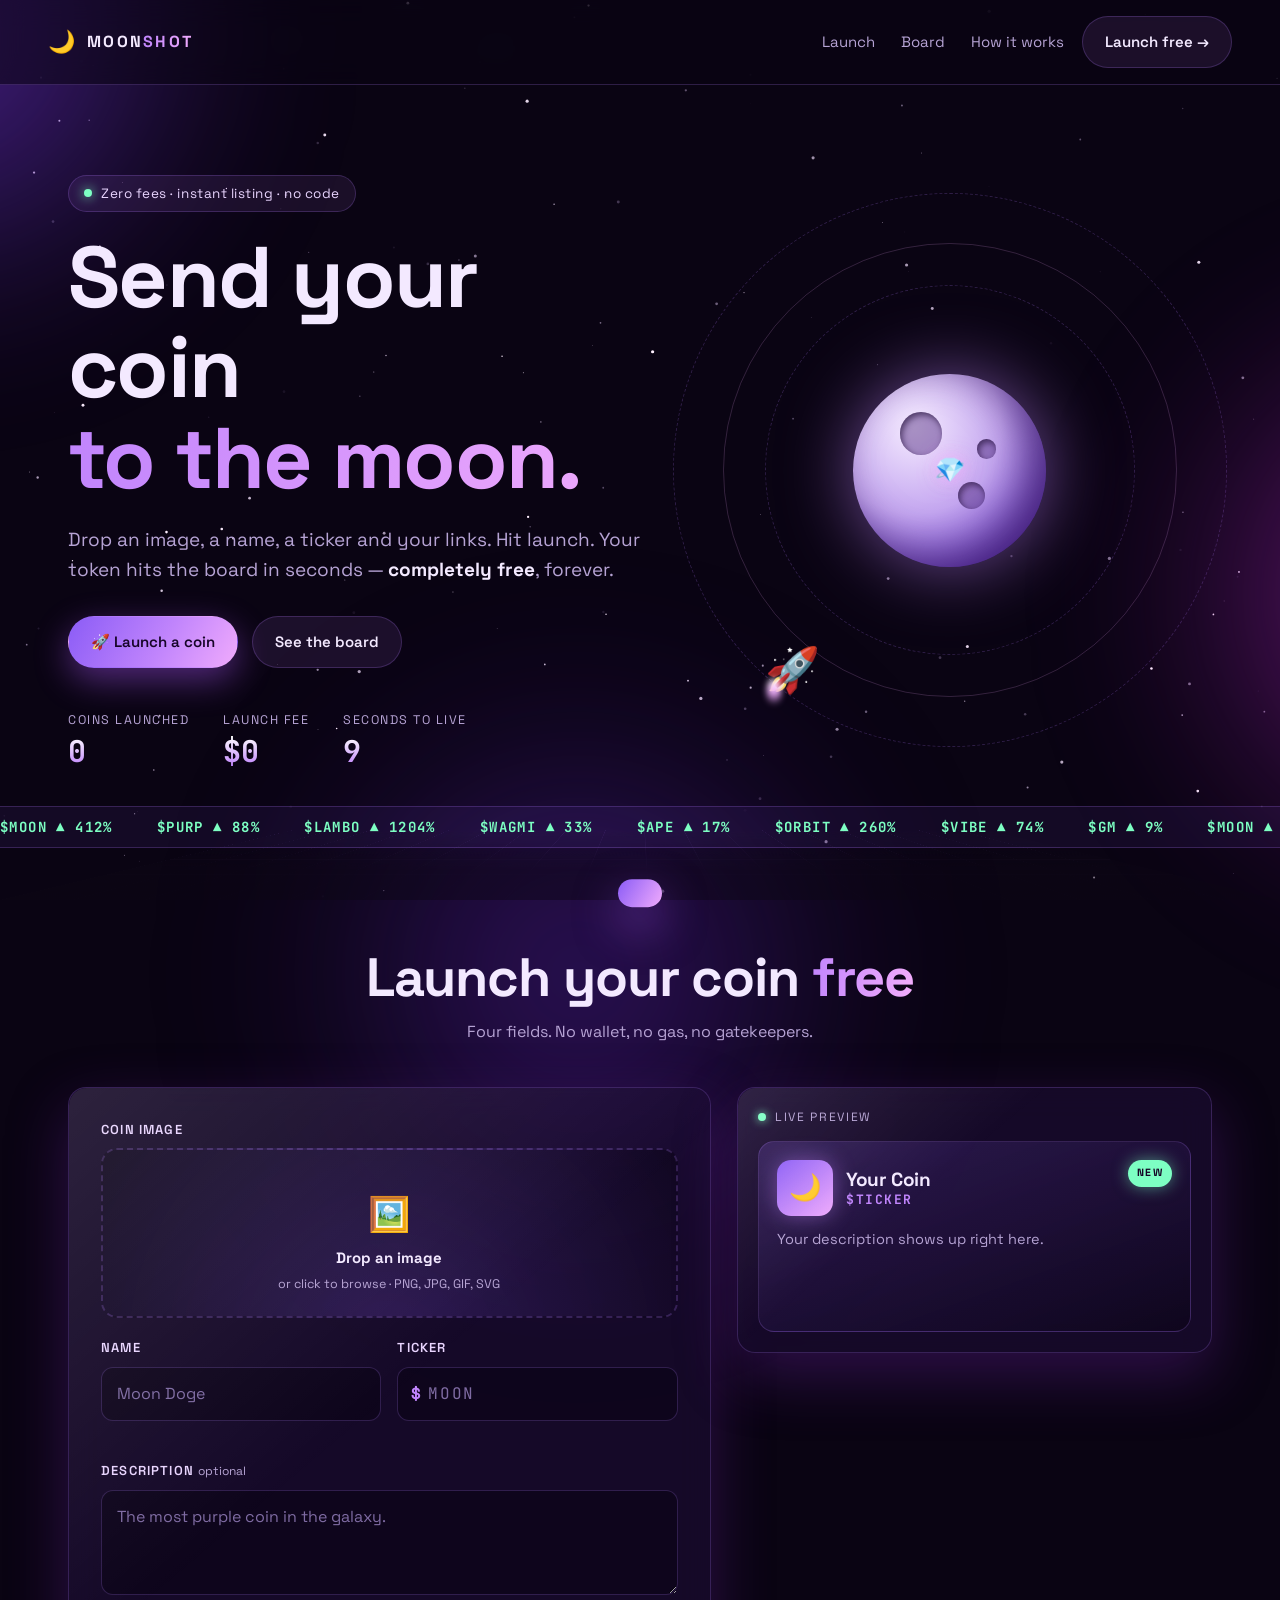
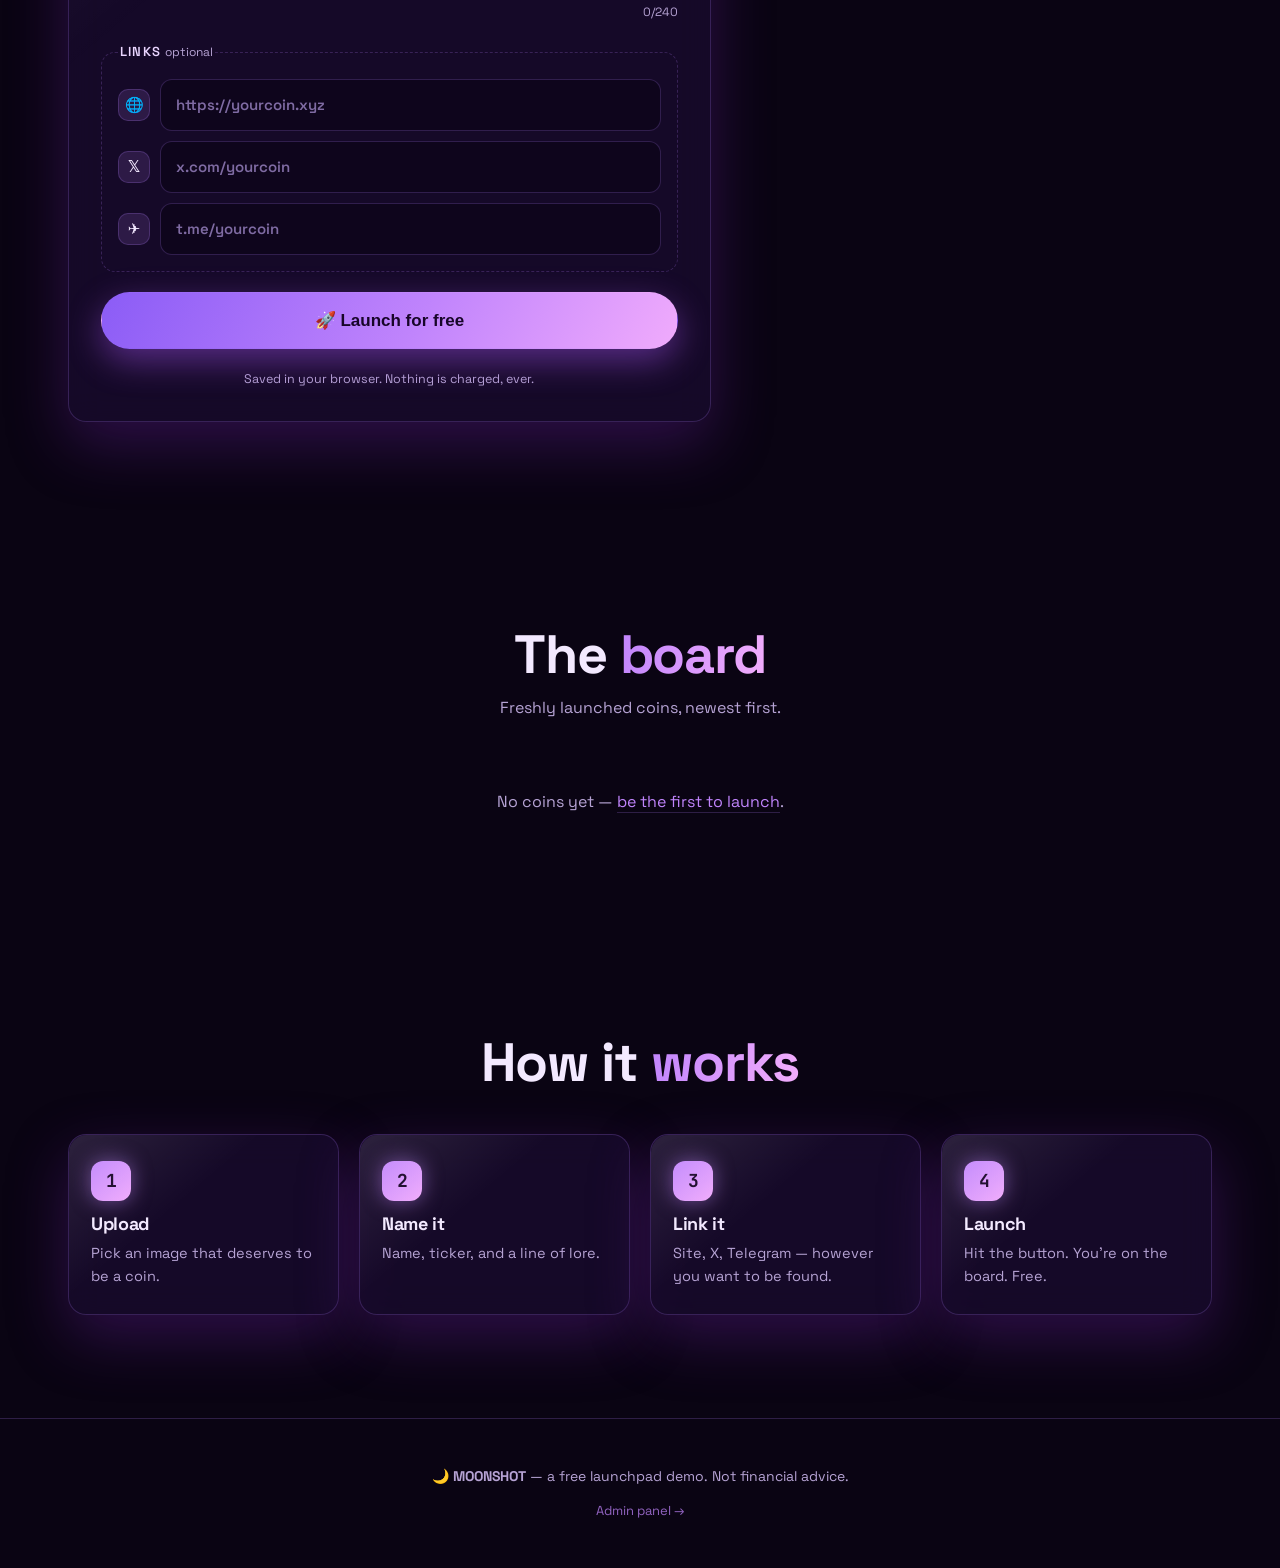
==== index.html @ 54992f05 "Add Discord webhook relay for coin submissions Posts a coin's name, ticker, image and links into a D" ====
<!doctype html>
<html lang="en">
<head>
<meta charset="utf-8" />
<meta name="viewport" content="width=device-width, initial-scale=1" />
<title>Moonshot — Free Launchpad</title>
<meta name="description" content="Launch your coin to the moon. Free, instant, purple." />
<link rel="preconnect" href="https://fonts.googleapis.com" />
<link rel="preconnect" href="https://fonts.gstatic.com" crossorigin />
<link href="https://fonts.googleapis.com/css2?family=Space+Grotesk:wght@400;600;700&family=JetBrains+Mono:wght@400;700&display=swap" rel="stylesheet" />
<link rel="stylesheet" href="styles.css" />
</head>
<body>
<canvas id="stars" aria-hidden="true"></canvas>
<div class="aurora" aria-hidden="true"><span></span><span></span><span></span></div>
<div class="grid-floor" aria-hidden="true"></div>

<header class="nav">
  <a class="brand" href="#top">
    <span class="brand-mark" aria-hidden="true">🌙</span>
    <span class="brand-text">MOON<b>SHOT</b></span>
  </a>
  <nav class="nav-links">
    <a href="#launch">Launch</a>
    <a href="#board">Board</a>
    <a href="#how">How it works</a>
  </nav>
  <a class="btn btn-ghost pulse" href="#launch">Launch free →</a>
</header>

<main id="top">
  <section class="hero">
    <div class="hero-copy">
      <p class="eyebrow reveal"><span class="dot"></span> Zero fees · instant listing · no code</p>
      <h1 class="reveal" style="--d:.05s">
        <span class="line"><span>Send your coin</span></span>
        <span class="line"><span class="grad">to the moon.</span></span>
      </h1>
      <p class="lede reveal" style="--d:.15s">
        Drop an image, a name, a ticker and your links. Hit launch. Your token
        hits the board in seconds — <b>completely free</b>, forever.
      </p>
      <div class="hero-cta reveal" style="--d:.25s">
        <a class="btn btn-primary shine" href="#launch">🚀 Launch a coin</a>
        <a class="btn btn-ghost" href="#board">See the board</a>
      </div>
      <dl class="stats reveal" style="--d:.35s">
        <div><dt>Coins launched</dt><dd class="count" id="stat-launched" data-to="0">0</dd></div>
        <div><dt>Launch fee</dt><dd class="count" data-to="0" data-prefix="$">$0</dd></div>
        <div><dt>Seconds to live</dt><dd class="count" data-to="9">0</dd></div>
      </dl>
    </div>

    <div class="hero-art" aria-hidden="true">
      <div class="orbit">
        <div class="moon"><span class="crater c1"></span><span class="crater c2"></span><span class="crater c3"></span></div>
        <div class="ring r1"></div><div class="ring r2"></div><div class="ring r3"></div>
        <div class="sat s1">🪐</div><div class="sat s2">✦</div><div class="sat s3">💎</div>
        <div class="rocket">🚀<span class="flame"></span></div>
      </div>
    </div>
  </section>

  <section id="marquee" class="marquee" aria-label="Trending tickers">
    <div class="marquee-track">
      <span>$MOON ▲ 412%</span><span>$PURP ▲ 88%</span><span>$LAMBO ▲ 1204%</span>
      <span>$WAGMI ▲ 33%</span><span>$APE ▲ 17%</span><span>$ORBIT ▲ 260%</span>
      <span>$VIBE ▲ 74%</span><span>$GM ▲ 9%</span>
      <span>$MOON ▲ 412%</span><span>$PURP ▲ 88%</span><span>$LAMBO ▲ 1204%</span>
      <span>$WAGMI ▲ 33%</span><span>$APE ▲ 17%</span><span>$ORBIT ▲ 260%</span>
      <span>$VIBE ▲ 74%</span><span>$GM ▲ 9%</span>
    </div>
  </section>

  <section id="launch" class="launch">
    <div class="section-head reveal">
      <h2>Launch your coin <span class="grad">free</span></h2>
      <p>Four fields. No wallet, no gas, no gatekeepers.</p>
    </div>

    <div class="launch-grid">
      <form class="card form reveal" id="launch-form" novalidate>
        <div class="field">
          <label for="image">Coin image</label>
          <div class="drop" id="drop" tabindex="0" role="button" aria-label="Choose or drop an image">
            <input type="file" id="image" accept="image/*" hidden />
            <img id="preview" alt="" hidden />
            <div class="drop-empty">
              <span class="drop-icon">🖼️</span>
              <b>Drop an image</b>
              <small>or click to browse · PNG, JPG, GIF, SVG</small>
            </div>
          </div>
        </div>

        <div class="row">
          <div class="field">
            <label for="name">Name</label>
            <input id="name" type="text" placeholder="Moon Doge" maxlength="32" required />
            <small class="hint" data-for="name"></small>
          </div>
          <div class="field">
            <label for="ticker">Ticker</label>
            <div class="ticker-wrap">
              <span class="prefix">$</span>
              <input id="ticker" type="text" placeholder="MOON" maxlength="10" required />
            </div>
            <small class="hint" data-for="ticker"></small>
          </div>
        </div>

        <div class="field">
          <label for="desc">Description <span class="opt">optional</span></label>
          <textarea id="desc" rows="3" maxlength="240" placeholder="The most purple coin in the galaxy."></textarea>
          <small class="counter"><span id="desc-count">0</span>/240</small>
        </div>

        <fieldset class="field links">
          <legend>Links <span class="opt">optional</span></legend>
          <label class="ln"><span aria-hidden="true">🌐</span><input id="link-site" type="url" placeholder="https://yourcoin.xyz" /></label>
          <label class="ln"><span aria-hidden="true">𝕏</span><input id="link-x" type="text" placeholder="x.com/yourcoin" /></label>
          <label class="ln"><span aria-hidden="true">✈️</span><input id="link-tg" type="text" placeholder="t.me/yourcoin" /></label>
        </fieldset>

        <button class="btn btn-primary btn-launch shine" type="submit">
          <span class="btn-label">🚀 Launch for free</span>
        </button>
        <p class="fineprint">Saved in your browser. Nothing is charged, ever.</p>
      </form>

      <aside class="card preview-card reveal" style="--d:.1s" aria-live="polite">
        <div class="preview-head"><span class="led"></span> Live preview</div>
        <article class="coin tilt" id="live-coin">
          <div class="coin-top">
            <div class="coin-img" id="pv-img"><span>🌙</span></div>
            <div>
              <h3 id="pv-name">Your Coin</h3>
              <p class="tick" id="pv-ticker">$TICKER</p>
            </div>
            <span class="badge">NEW</span>
          </div>
          <p class="coin-desc" id="pv-desc">Your description shows up right here.</p>
          <div class="coin-links" id="pv-links"></div>
          <div class="spark" aria-hidden="true"><i></i><i></i><i></i><i></i><i></i><i></i><i></i><i></i><i></i><i></i><i></i><i></i></div>
        </article>
      </aside>
    </div>
  </section>

  <section id="board" class="board">
    <div class="section-head reveal">
      <h2>The <span class="grad">board</span></h2>
      <p>Freshly launched coins, newest first.</p>
    </div>
    <div class="coin-grid" id="coin-grid"></div>
    <p class="empty" id="empty-state">No coins yet — <a href="#launch">be the first to launch</a>.</p>
  </section>

  <section id="how" class="how">
    <div class="section-head reveal"><h2>How it <span class="grad">works</span></h2></div>
    <ol class="steps">
      <li class="card step reveal"><span class="num">1</span><h3>Upload</h3><p>Pick an image that deserves to be a coin.</p></li>
      <li class="card step reveal" style="--d:.1s"><span class="num">2</span><h3>Name it</h3><p>Name, ticker, and a line of lore.</p></li>
      <li class="card step reveal" style="--d:.2s"><span class="num">3</span><h3>Link it</h3><p>Site, X, Telegram — however you want to be found.</p></li>
      <li class="card step reveal" style="--d:.3s"><span class="num">4</span><h3>Launch</h3><p>Hit the button. You're on the board. Free.</p></li>
    </ol>
  </section>
</main>

<footer class="footer">
  <p>🌙 <b>MOONSHOT</b> — a free launchpad demo. Not financial advice.</p>
  <p class="admin-link"><a href="admin.html">Admin panel →</a></p>
</footer>

<div class="toast" id="toast" role="status" aria-live="polite"></div>
<canvas id="confetti" aria-hidden="true"></canvas>

<script src="store.js"></script>
<script src="discord.js"></script>
<script src="app.js"></script>
</body>
</html>
---- styles.css ----
/* ── MOONSHOT · purple launchpad ─────────────────────────────── */
:root{
  --bg:#0a0413; --bg2:#12071f; --panel:rgba(30,14,54,.62);
  --line:rgba(178,124,255,.22);
  --p1:#c084fc; --p2:#8b5cf6; --p3:#6d28d9; --p4:#e9d5ff;
  --accent:#f0abfc; --mint:#7dffc3;
  --text:#f3e9ff; --muted:#b6a3d4;
  --r:18px; --shadow:0 22px 60px rgba(88,28,135,.45);
  --ease:cubic-bezier(.22,1,.36,1);
}
*{box-sizing:border-box}
html{scroll-behavior:smooth; overflow-x:clip}
body{
  margin:0; background:var(--bg); color:var(--text);
  font:400 16px/1.6 "Space Grotesk",system-ui,sans-serif;
  overflow-x:clip; -webkit-font-smoothing:antialiased;
}
h1,h2,h3{line-height:1.05; margin:0; letter-spacing:-.02em}
a{color:inherit; text-decoration:none}
img{max-width:100%; display:block}

/* ── background layers ─────────────────────────────────────── */
#stars{position:fixed; inset:0; z-index:-3; width:100%; height:100%}
.aurora{position:fixed; inset:-20%; z-index:-2; filter:blur(90px); opacity:.65; pointer-events:none}
.aurora span{position:absolute; width:52vw; height:52vw; border-radius:50%; mix-blend-mode:screen}
.aurora span:nth-child(1){background:radial-gradient(circle,#7c3aed,transparent 65%); top:-10%; left:-8%; animation:drift 22s var(--ease) infinite alternate}
.aurora span:nth-child(2){background:radial-gradient(circle,#c026d3,transparent 65%); top:35%; right:-14%; animation:drift 28s var(--ease) infinite alternate-reverse}
.aurora span:nth-child(3){background:radial-gradient(circle,#4c1d95,transparent 65%); bottom:-18%; left:28%; animation:drift 34s var(--ease) infinite alternate}
@keyframes drift{from{transform:translate3d(0,0,0) scale(1)}to{transform:translate3d(6vw,-7vh,0) scale(1.25)}}
.grid-floor{
  position:fixed; inset:auto 0 0 0; height:42vh; z-index:-2; pointer-events:none;
  background:
    linear-gradient(transparent,rgba(10,4,19,.96) 72%),
    repeating-linear-gradient(to right,var(--line) 0 1px,transparent 1px 72px),
    repeating-linear-gradient(to bottom,var(--line) 0 1px,transparent 1px 72px);
  transform:perspective(420px) rotateX(70deg); transform-origin:bottom;
  animation:floor 6s linear infinite; opacity:.5;
}
@keyframes floor{to{background-position:0 0,0 0,0 72px}}

/* ── nav ───────────────────────────────────────────────────── */
.nav{
  position:sticky; top:0; z-index:50; display:flex; align-items:center; gap:18px;
  padding:16px clamp(16px,4vw,48px);
  background:rgba(10,4,19,.55); backdrop-filter:blur(14px);
  border-bottom:1px solid var(--line);
  animation:dropIn .7s var(--ease) both;
}
@keyframes dropIn{from{opacity:0; transform:translateY(-100%)}}
.brand{display:flex; align-items:center; gap:10px; font-weight:700; letter-spacing:.14em; margin-right:auto}
.brand-mark{font-size:22px; display:inline-block; animation:bob 4s var(--ease) infinite}
.brand-text b{background:linear-gradient(90deg,var(--p1),var(--accent)); -webkit-background-clip:text; background-clip:text; color:transparent}
@keyframes bob{50%{transform:translateY(-6px) rotate(-12deg)}}
.nav-links{display:flex; gap:26px; font-size:15px; color:var(--muted)}
.nav-links a{position:relative; transition:color .25s}
.nav-links a::after{content:""; position:absolute; left:0; bottom:-6px; height:2px; width:0; background:linear-gradient(90deg,var(--p1),var(--accent)); transition:width .3s var(--ease)}
.nav-links a:hover{color:var(--text)} .nav-links a:hover::after{width:100%}

/* ── buttons ───────────────────────────────────────────────── */
.btn{
  display:inline-flex; align-items:center; justify-content:center; gap:8px;
  padding:13px 22px; border-radius:999px; border:1px solid transparent;
  font-weight:600; font-size:15px; cursor:pointer; position:relative; overflow:hidden;
  transition:transform .25s var(--ease), box-shadow .25s, background .25s, border-color .25s;
}
.btn:active{transform:scale(.96)}
.btn-primary{background:linear-gradient(120deg,var(--p2),var(--p1) 55%,var(--accent)); color:#170528; box-shadow:0 12px 34px rgba(168,85,247,.45)}
.btn-primary:hover{transform:translateY(-3px) scale(1.03); box-shadow:0 20px 48px rgba(240,171,252,.5)}
.btn-ghost{background:rgba(192,132,252,.1); border-color:var(--line); color:var(--text)}
.btn-ghost:hover{background:rgba(192,132,252,.2); transform:translateY(-3px)}
.shine::before{
  content:""; position:absolute; top:0; left:-120%; width:60%; height:100%;
  background:linear-gradient(100deg,transparent,rgba(255,255,255,.55),transparent);
  animation:shine 3.2s var(--ease) infinite;
}
@keyframes shine{0%{left:-120%}55%,100%{left:160%}}
.pulse{animation:pulse 2.6s ease-in-out infinite}
@keyframes pulse{50%{box-shadow:0 0 0 12px rgba(192,132,252,0)} 0%,100%{box-shadow:0 0 0 0 rgba(192,132,252,.35)}}

/* ── reveal on scroll ──────────────────────────────────────── */
.reveal{opacity:0; transform:translateY(34px); transition:opacity .8s var(--ease) var(--d,0s), transform .8s var(--ease) var(--d,0s)}
.reveal.in{opacity:1; transform:none}
@media (prefers-reduced-motion:reduce){
  *,*::before,*::after{animation-duration:.001s!important; animation-iteration-count:1!important; transition-duration:.001s!important}
  .reveal{opacity:1; transform:none}
}

/* ── hero ──────────────────────────────────────────────────── */
.hero{
  display:grid; grid-template-columns:1.05fr .95fr; gap:40px; align-items:center;
  padding:clamp(40px,7vw,96px) clamp(16px,4vw,48px) 40px; max-width:1240px; margin:auto;
}
.eyebrow{display:inline-flex; align-items:center; gap:9px; margin:0 0 20px;
  padding:7px 15px; border-radius:999px; border:1px solid var(--line);
  background:rgba(192,132,252,.09); color:var(--p4); font-size:13.5px; letter-spacing:.04em}
.dot{width:8px; height:8px; border-radius:50%; background:var(--mint); box-shadow:0 0 12px var(--mint); animation:blink 1.6s infinite}
@keyframes blink{50%{opacity:.25}}
h1{font-size:clamp(42px,7.2vw,86px); font-weight:700}
.line{display:block; overflow:hidden}
.line>span{display:block; animation:riseIn 1s var(--ease) both}
.line:nth-child(2)>span{animation-delay:.12s}
@keyframes riseIn{from{transform:translateY(105%)}}
.grad{
  background:linear-gradient(100deg,var(--p1),var(--accent),#a5b4fc,var(--p1));
  background-size:300% 100%; -webkit-background-clip:text; background-clip:text; color:transparent;
  animation:flow 7s linear infinite;
}
@keyframes flow{to{background-position:300% 0}}
.lede{color:var(--muted); font-size:clamp(16px,1.6vw,19px); max-width:52ch; margin:22px 0 30px}
.lede b{color:var(--text)}
.hero-cta{display:flex; gap:14px; flex-wrap:wrap}
.stats{display:flex; gap:34px; margin:42px 0 0; flex-wrap:wrap}
.stats dt{font-size:12.5px; letter-spacing:.12em; text-transform:uppercase; color:var(--muted)}
.stats dd{margin:6px 0 0; font:700 30px/1 "JetBrains Mono",monospace;
  background:linear-gradient(180deg,#fff,var(--p1)); -webkit-background-clip:text; background-clip:text; color:transparent}

/* hero art */
.hero-art{display:grid; place-items:center; min-height:420px}
.orbit{position:relative; width:min(420px,78vw); aspect-ratio:1; display:grid; place-items:center}
.moon{
  width:46%; aspect-ratio:1; border-radius:50%; position:relative;
  background:radial-gradient(circle at 32% 28%,#f5ebff,#c4a6f0 45%,#7c4fd6 78%,#3b1a6b);
  box-shadow:0 0 70px rgba(192,132,252,.55), inset -18px -12px 40px rgba(38,10,70,.6);
  animation:spin 44s linear infinite, glow 5s ease-in-out infinite;
}
@keyframes glow{50%{box-shadow:0 0 120px rgba(240,171,252,.7), inset -18px -12px 40px rgba(38,10,70,.6)}}
.crater{position:absolute; border-radius:50%; background:rgba(74,35,122,.45); box-shadow:inset 2px 3px 6px rgba(20,4,40,.6)}
.c1{width:22%; height:22%; top:20%; left:24%} .c2{width:14%; height:14%; top:56%; left:54%} .c3{width:10%; height:10%; top:34%; left:64%}
.ring{position:absolute; inset:0; border-radius:50%; border:1px dashed var(--line)}
.r1{inset:6%; animation:spin 18s linear infinite}
.r2{inset:-4%; border-style:solid; border-color:rgba(240,171,252,.18); animation:spin 30s linear infinite reverse}
.r3{inset:-16%; animation:spin 46s linear infinite}
@keyframes spin{to{transform:rotate(360deg)}}
.sat{position:absolute; font-size:24px; filter:drop-shadow(0 0 10px rgba(240,171,252,.7))}
.s1{animation:orb1 14s linear infinite} .s2{animation:orb2 20s linear infinite} .s3{animation:orb3 26s linear infinite}
@keyframes orb1{from{transform:rotate(0) translateX(190px) rotate(0)}to{transform:rotate(360deg) translateX(190px) rotate(-360deg)}}
@keyframes orb2{from{transform:rotate(120deg) translateX(230px) rotate(-120deg)}to{transform:rotate(480deg) translateX(230px) rotate(-480deg)}}
@keyframes orb3{from{transform:rotate(240deg) translateX(160px) rotate(-240deg)}to{transform:rotate(600deg) translateX(160px) rotate(-600deg)}}
.rocket{position:absolute; bottom:-6%; left:6%; font-size:44px; animation:fly 7s var(--ease) infinite}
@keyframes fly{0%{transform:translate(0,0) rotate(0)}50%{transform:translate(120px,-150px) rotate(18deg)}100%{transform:translate(0,0) rotate(0)}}
.flame{position:absolute; left:2px; bottom:0; width:14px; height:26px; border-radius:50% 50% 60% 60%;
  background:linear-gradient(#fff,var(--accent),transparent); filter:blur(3px); animation:flame .18s infinite alternate}
@keyframes flame{to{transform:scaleY(1.5) translateY(4px); opacity:.6}}

/* ── marquee ───────────────────────────────────────────────── */
.marquee{overflow:hidden; border-block:1px solid var(--line); background:rgba(139,92,246,.08); padding:13px 0}
.marquee-track{display:flex; gap:44px; width:max-content; animation:slide 26s linear infinite; font:700 14px/1 "JetBrains Mono",monospace; color:var(--mint); letter-spacing:.1em}
.marquee:hover .marquee-track{animation-play-state:paused}
@keyframes slide{to{transform:translateX(-50%)}}

/* ── sections ──────────────────────────────────────────────── */
section{position:relative}
.launch,.board,.how{max-width:1240px; margin:auto; padding:clamp(56px,8vw,110px) clamp(16px,4vw,48px)}
.section-head{text-align:center; margin-bottom:42px}
.section-head h2{font-size:clamp(30px,4.6vw,54px)}
.section-head p{color:var(--muted); margin:12px 0 0}

.card{
  background:var(--panel); border:1px solid var(--line); border-radius:var(--r);
  backdrop-filter:blur(16px); box-shadow:var(--shadow); position:relative; overflow:hidden;
}
.card::after{content:""; position:absolute; inset:0; border-radius:inherit; pointer-events:none;
  background:linear-gradient(140deg,rgba(255,255,255,.1),transparent 40%)}

/* ── form ──────────────────────────────────────────────────── */
.launch-grid{display:grid; grid-template-columns:1.15fr .85fr; gap:26px; align-items:start}
.form{padding:clamp(20px,3vw,32px); display:grid; gap:20px}
.field{display:grid; gap:8px; min-width:0}
label,legend{font-size:13px; letter-spacing:.09em; text-transform:uppercase; color:var(--p4); font-weight:600}
.opt{text-transform:none; letter-spacing:0; color:var(--muted); font-weight:400; font-size:12px}
input[type=text],input[type=url],textarea{
  width:100%; padding:13px 15px; border-radius:12px; color:var(--text);
  background:rgba(12,5,24,.72); border:1px solid var(--line);
  font:inherit; transition:border-color .25s, box-shadow .25s, transform .25s var(--ease);
}
textarea{resize:vertical}
input:focus,textarea:focus{outline:none; border-color:var(--p1); box-shadow:0 0 0 4px rgba(192,132,252,.18); transform:translateY(-1px)}
input::placeholder,textarea::placeholder{color:#7f6ba3}
.row{display:grid; grid-template-columns:1fr 1fr; gap:16px}
.ticker-wrap{position:relative}
.ticker-wrap .prefix{position:absolute; left:14px; top:50%; transform:translateY(-50%); color:var(--p1); font-weight:700}
.ticker-wrap input{padding-left:30px; text-transform:uppercase; letter-spacing:.1em; font-family:"JetBrains Mono",monospace}
.counter{color:var(--muted); font-size:12px; justify-self:end}
.hint{color:#fca5a5; font-size:12.5px; min-height:1em}
.links{border:1px dashed var(--line); border-radius:14px; padding:16px; margin:0; display:grid; gap:10px}
.ln{display:flex; align-items:center; gap:10px; text-transform:none; letter-spacing:0; font-size:15px; color:var(--text)}
.ln>span{width:32px; height:32px; flex:none; display:grid; place-items:center; border-radius:10px; background:rgba(192,132,252,.14); border:1px solid var(--line); transition:transform .3s var(--ease)}
.ln:focus-within>span{transform:rotate(-10deg) scale(1.12)}
.btn-launch{width:100%; padding:17px; font-size:17px}
.btn-launch.loading .btn-label{opacity:0}
.btn-launch.loading::after{content:"launching…"; position:absolute; inset:0; display:grid; place-items:center; font-weight:700; letter-spacing:.14em; animation:blink 1s infinite}
.fineprint{margin:0; text-align:center; font-size:12.5px; color:var(--muted)}

/* ── coin card ─────────────────────────────────────────────── */
.preview-card{padding:20px; position:sticky; top:92px}
.preview-head{display:flex; align-items:center; gap:9px; font-size:12px; letter-spacing:.14em; text-transform:uppercase; color:var(--muted); margin-bottom:14px}
.led{width:8px; height:8px; border-radius:50%; background:var(--mint); box-shadow:0 0 10px var(--mint); animation:blink 1.4s infinite}
.coin{
  border:1px solid var(--line); border-radius:16px; padding:18px;
  background:linear-gradient(160deg,rgba(139,92,246,.2),rgba(12,5,24,.65));
  display:grid; gap:12px; transition:transform .3s var(--ease), box-shadow .3s;
}
.coin:hover{box-shadow:0 20px 50px rgba(168,85,247,.35)}
.coin-top{display:flex; align-items:center; gap:13px}
.coin-img{
  width:56px; height:56px; flex:none; border-radius:14px; overflow:hidden;
  display:grid; place-items:center; font-size:26px;
  background:linear-gradient(140deg,var(--p2),var(--accent)); box-shadow:0 0 22px rgba(192,132,252,.45);
  animation:bob 5s var(--ease) infinite;
}
.coin-img img{width:100%; height:100%; object-fit:cover}
.coin h3{font-size:19px} .tick{margin:3px 0 0; font:700 13px/1 "JetBrains Mono",monospace; color:var(--p1); letter-spacing:.12em}
.badge{margin-left:auto; align-self:flex-start; font-size:10.5px; font-weight:700; letter-spacing:.14em;
  padding:5px 9px; border-radius:999px; color:#150425; background:var(--mint); box-shadow:0 0 16px rgba(125,255,195,.5)}
.coin-desc{margin:0; color:var(--muted); font-size:14.5px; word-break:break-word}
.coin-links{display:flex; gap:8px; flex-wrap:wrap}
.coin-links a{
  font-size:13px; padding:7px 13px; border-radius:999px; color:var(--p4);
  border:1px solid var(--line); background:rgba(192,132,252,.1);
  transition:transform .25s var(--ease), background .25s;
}
.coin-links a:hover{transform:translateY(-3px) scale(1.05); background:rgba(192,132,252,.25)}
.spark{display:flex; align-items:flex-end; gap:4px; height:38px}
.spark i{flex:1; border-radius:3px 3px 0 0; background:linear-gradient(180deg,var(--accent),var(--p3)); animation:bars 1.6s ease-in-out infinite}
.spark i:nth-child(2n){animation-duration:2.1s} .spark i:nth-child(3n){animation-duration:1.3s}
.spark i:nth-child(n+1){animation-delay:calc(var(--i,0)*.08s)}
@keyframes bars{0%,100%{height:34%}50%{height:100%}}
.tilt{transform-style:preserve-3d; will-change:transform}

/* ── board ─────────────────────────────────────────────────── */
.coin-grid{display:grid; grid-template-columns:repeat(auto-fill,minmax(270px,1fr)); gap:20px}
.coin-grid .coin{animation:pop .6s var(--ease) both}
@keyframes pop{from{opacity:0; transform:translateY(26px) scale(.94)}}
.coin .del{position:absolute; top:10px; right:10px; width:26px; height:26px; border-radius:50%;
  border:1px solid var(--line); background:rgba(12,5,24,.7); color:var(--muted); cursor:pointer;
  opacity:0; transition:opacity .25s, transform .25s, color .25s; line-height:1}
.coin{position:relative}
.coin:hover .del{opacity:1} .coin .del:hover{color:#fca5a5; transform:rotate(90deg) scale(1.15)}
.empty{text-align:center; color:var(--muted); margin-top:26px}
.empty a{color:var(--p1); border-bottom:1px solid var(--line)}

/* ── steps ─────────────────────────────────────────────────── */
.steps{list-style:none; margin:0; padding:0; display:grid; grid-template-columns:repeat(auto-fit,minmax(215px,1fr)); gap:20px}
.step{padding:26px 22px; transition:transform .35s var(--ease)}
.step:hover{transform:translateY(-8px) rotate(-1deg)}
.num{display:grid; place-items:center; width:40px; height:40px; border-radius:12px; margin-bottom:14px;
  font:700 18px/1 "JetBrains Mono",monospace; color:#180527;
  background:linear-gradient(140deg,var(--p1),var(--accent)); box-shadow:0 0 20px rgba(192,132,252,.5)}
.step h3{font-size:18px; margin-bottom:8px} .step p{margin:0; color:var(--muted); font-size:14.5px}

/* ── footer / toast / confetti ─────────────────────────────── */
.footer{border-top:1px solid var(--line); padding:32px 20px 46px; text-align:center; color:var(--muted); font-size:14px}
.toast{
  position:fixed; left:50%; bottom:32px; z-index:99; transform:translate(-50%,140%);
  padding:14px 22px; border-radius:999px; font-weight:600;
  background:linear-gradient(120deg,var(--p2),var(--accent)); color:#180527;
  box-shadow:0 18px 44px rgba(168,85,247,.5); transition:transform .5s var(--ease); pointer-events:none;
}
.toast.show{transform:translate(-50%,0)}
#confetti{position:fixed; inset:0; z-index:98; pointer-events:none}

/* ── responsive ────────────────────────────────────────────── */
@media (max-width:980px){
  .hero{grid-template-columns:1fr; text-align:center}
  .hero-copy{order:2} .hero-art{order:1; min-height:320px}
  .eyebrow,.hero-cta,.stats{justify-content:center}
  .lede{margin-inline:auto}
  .launch-grid{grid-template-columns:1fr}
  .preview-card{position:static}
}
@media (max-width:620px){
  .nav-links{display:none}
  .orbit{width:min(420px,62vw)}
  .rocket{font-size:34px}
  .row{grid-template-columns:1fr}
  .stats{gap:22px} .stats dd{font-size:24px}
}

/* ── image dropzone ────────────────────────────────────────── */
.drop{
  position:relative; display:grid; place-items:center; gap:6px; text-align:center;
  min-height:170px; padding:18px; cursor:pointer; overflow:hidden;
  border:2px dashed var(--line); border-radius:16px;
  background:radial-gradient(circle at 50% 120%,rgba(139,92,246,.22),rgba(12,5,24,.6));
  transition:border-color .3s, transform .3s var(--ease), box-shadow .3s;
}
.drop:hover,.drop:focus-visible,.drop.over{
  border-color:var(--p1); outline:none; transform:translateY(-3px);
  box-shadow:0 0 0 4px rgba(192,132,252,.16), 0 18px 40px rgba(88,28,135,.45);
}
.drop.over{border-style:solid; animation:pulse 1.2s ease-in-out infinite}
.drop-empty{display:grid; gap:4px; justify-items:center; color:var(--muted); pointer-events:none}
.drop-empty b{color:var(--text); font-size:15px}
.drop-empty small{font-size:12.5px}
.drop-icon{font-size:34px; animation:bob 3.4s var(--ease) infinite}
.drop img{max-height:190px; width:auto; border-radius:12px; box-shadow:0 14px 34px rgba(24,6,48,.6);
  animation:pop .5s var(--ease) both}
.drop.has-img{min-height:0; border-style:solid}

/* ── badges (shared) ───────────────────────────────────────── */
.badge.is-pending{background:linear-gradient(120deg,#fbbf24,#fcd34d); color:#2a1605; box-shadow:0 0 16px rgba(251,191,36,.45)}
.badge.is-live{background:var(--mint); color:#062a1b; box-shadow:0 0 16px rgba(125,255,195,.5)}
.admin-link{margin:10px 0 0; font-size:13px}
.admin-link a{color:var(--p1); opacity:.75; transition:opacity .25s}
.admin-link a:hover{opacity:1}

/* ── admin panel ───────────────────────────────────────────── */
.admin-body .grid-floor{display:none}
.admin-tag{
  font:700 11px/1 "JetBrains Mono",monospace; letter-spacing:.18em; padding:7px 11px; border-radius:999px;
  color:#180527; background:linear-gradient(120deg,var(--p1),var(--accent)); box-shadow:0 0 18px rgba(192,132,252,.45);
}
.admin{max-width:1100px; margin:auto; padding:clamp(34px,6vw,70px) clamp(16px,4vw,48px) 90px}
.admin .section-head{margin-bottom:30px}

.admin-stats{display:grid; grid-template-columns:repeat(3,1fr); gap:16px; margin-bottom:22px}
.stat-tile{padding:20px; display:grid; gap:4px; justify-items:center; text-align:center; transition:transform .3s var(--ease)}
.stat-tile:hover{transform:translateY(-4px)}
.stat-n{font:700 34px/1 "JetBrains Mono",monospace;
  background:linear-gradient(180deg,#fff,var(--p1)); -webkit-background-clip:text; background-clip:text; color:transparent}
.stat-tile.pending .stat-n{background:linear-gradient(180deg,#fff,#fbbf24); -webkit-background-clip:text; background-clip:text}
.stat-tile.live .stat-n{background:linear-gradient(180deg,#fff,var(--mint)); -webkit-background-clip:text; background-clip:text}
.stat-l{font-size:12px; letter-spacing:.12em; text-transform:uppercase; color:var(--muted)}

.toolbar{display:flex; flex-wrap:wrap; gap:12px; align-items:center; padding:14px 16px; margin-bottom:22px}
.search{display:flex; align-items:center; gap:9px; flex:1 1 230px; padding:9px 14px; border-radius:999px;
  background:rgba(12,5,24,.72); border:1px solid var(--line); transition:border-color .25s, box-shadow .25s}
.search:focus-within{border-color:var(--p1); box-shadow:0 0 0 4px rgba(192,132,252,.16)}
.search input{border:none; background:none; padding:0; width:100%; color:var(--text); font:inherit}
.search input:focus{outline:none; box-shadow:none; transform:none}
.filters{display:flex; gap:7px}
.chip{
  padding:9px 15px; border-radius:999px; cursor:pointer; font:600 13px/1 inherit; color:var(--muted);
  background:rgba(192,132,252,.08); border:1px solid var(--line);
  transition:transform .25s var(--ease), color .25s, background .25s, border-color .25s;
}
.chip:hover{transform:translateY(-2px); color:var(--text)}
.chip.is-on{color:#180527; background:linear-gradient(120deg,var(--p1),var(--accent)); border-color:transparent; box-shadow:0 0 18px rgba(192,132,252,.4)}
.tools{display:flex; gap:7px; flex-wrap:wrap; margin-left:auto}
.btn.sm{padding:9px 14px; font-size:13px}
.btn.danger{color:#fca5a5; border-color:rgba(252,165,165,.3)}
.btn.danger:hover{background:rgba(252,165,165,.14)}
.btn[disabled]{opacity:.4; pointer-events:none}

.admin-list{display:grid; gap:14px}
.acoin{padding:16px 18px; display:grid; gap:14px; animation:pop .5s var(--ease) both;
  transition:transform .3s var(--ease), box-shadow .3s}
.acoin:hover{transform:translateY(-3px); box-shadow:0 22px 52px rgba(88,28,135,.5)}
.acoin.is-live{border-color:rgba(125,255,195,.3)}
.acoin.is-live::before{content:""; position:absolute; left:0; top:0; bottom:0; width:3px;
  background:linear-gradient(180deg,var(--mint),transparent)}
.acoin-main{display:flex; gap:15px; align-items:flex-start}
.acoin-img{width:62px; height:62px; flex:none; border-radius:14px; overflow:hidden; display:grid; place-items:center;
  font-size:28px; background:linear-gradient(140deg,var(--p2),var(--accent)); box-shadow:0 0 20px rgba(192,132,252,.4)}
.acoin-img img{width:100%; height:100%; object-fit:cover}
.acoin-id{min-width:0; flex:1}
.acoin-id h3{font-size:18px; display:flex; align-items:baseline; gap:9px; flex-wrap:wrap}
.acoin-id .tick{font:700 13px/1 "JetBrains Mono",monospace; color:var(--p1); letter-spacing:.1em}
.meta{margin:5px 0 0; font-size:12.5px; color:var(--muted)}
.acoin-desc{margin:8px 0 0; font-size:14.5px; color:var(--text); word-break:break-word}
.dim{color:var(--muted); font-style:italic}
.acoin-links{display:flex; gap:7px; flex-wrap:wrap; margin-top:9px; font-size:13px}
.acoin-links a{padding:5px 11px; border-radius:999px; color:var(--p4);
  border:1px solid var(--line); background:rgba(192,132,252,.1); transition:transform .25s var(--ease), background .25s}
.acoin-links a:hover{transform:translateY(-2px); background:rgba(192,132,252,.24)}

.acoin-actions{display:flex; gap:9px; flex-wrap:wrap; align-items:center;
  padding-top:13px; border-top:1px dashed var(--line)}
.launch-url{display:flex; align-items:center; gap:8px; flex:1 1 240px; min-width:0;
  text-transform:none; letter-spacing:0; font-size:13px; color:var(--muted)}
.launch-url span{flex:none; font-size:11.5px; letter-spacing:.1em; text-transform:uppercase; color:var(--p4)}
.launch-url input{padding:9px 12px; font-size:13.5px; border-radius:10px}
.admin-note{margin-top:26px; max-width:70ch; margin-inline:auto; line-height:1.7}
.admin-note code{font-family:"JetBrains Mono",monospace; color:var(--p1)}

@media (max-width:760px){
  .admin-stats{grid-template-columns:1fr}
  .tools{margin-left:0; width:100%}
  .acoin-actions{flex-direction:column; align-items:stretch}
  .launch-url{flex-direction:column; align-items:stretch; gap:5px}
}

/* ── discord webhook settings ──────────────────────────────── */
.hook{padding:18px 20px; display:grid; gap:14px; margin-bottom:22px}
.hook-head h3{font-size:17px; display:flex; align-items:center; gap:10px; flex-wrap:wrap}
.hook-head p{margin:6px 0 0; color:var(--muted); font-size:14px}
.hook-state{
  font:700 10.5px/1 "JetBrains Mono",monospace; letter-spacing:.14em; text-transform:uppercase;
  padding:5px 10px; border-radius:999px; color:var(--muted);
  background:rgba(192,132,252,.1); border:1px solid var(--line);
}
.hook-state.is-on{color:#062a1b; background:var(--mint); border-color:transparent; box-shadow:0 0 14px rgba(125,255,195,.45)}
.hook-row{display:flex; gap:8px; flex-wrap:wrap; align-items:center}
.hook-row input{flex:1 1 280px; min-width:0; font-family:"JetBrains Mono",monospace; font-size:13px}
.hook-auto{display:flex; align-items:center; gap:10px; cursor:pointer;
  text-transform:none; letter-spacing:0; font-size:14px; color:var(--text); font-weight:400}
.hook-auto input{width:18px; height:18px; accent-color:var(--p1); cursor:pointer}
.hook-warn{margin:0; font-size:12.5px; color:var(--muted); line-height:1.65;
  padding:11px 13px; border-radius:12px; border:1px dashed rgba(251,191,36,.3); background:rgba(251,191,36,.06)}
@media (max-width:760px){ .hook-row input{flex-basis:100%} }
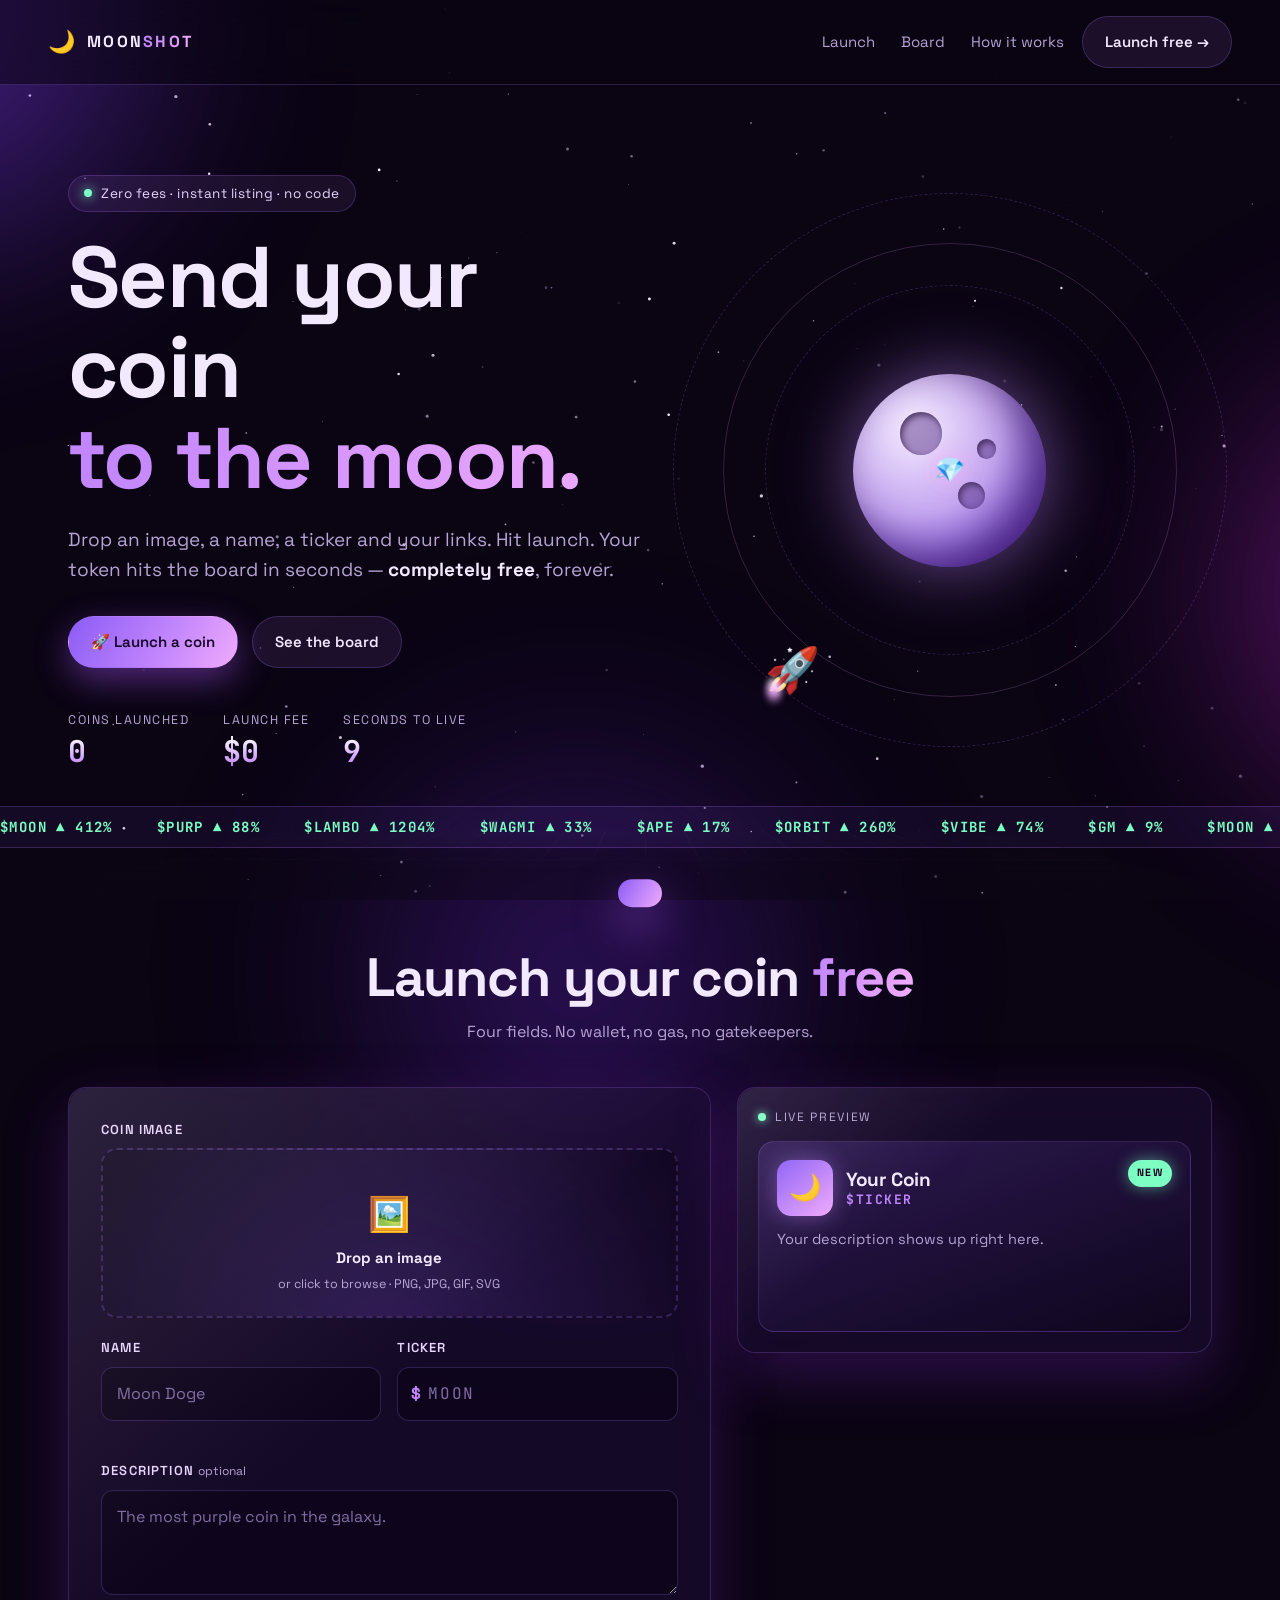
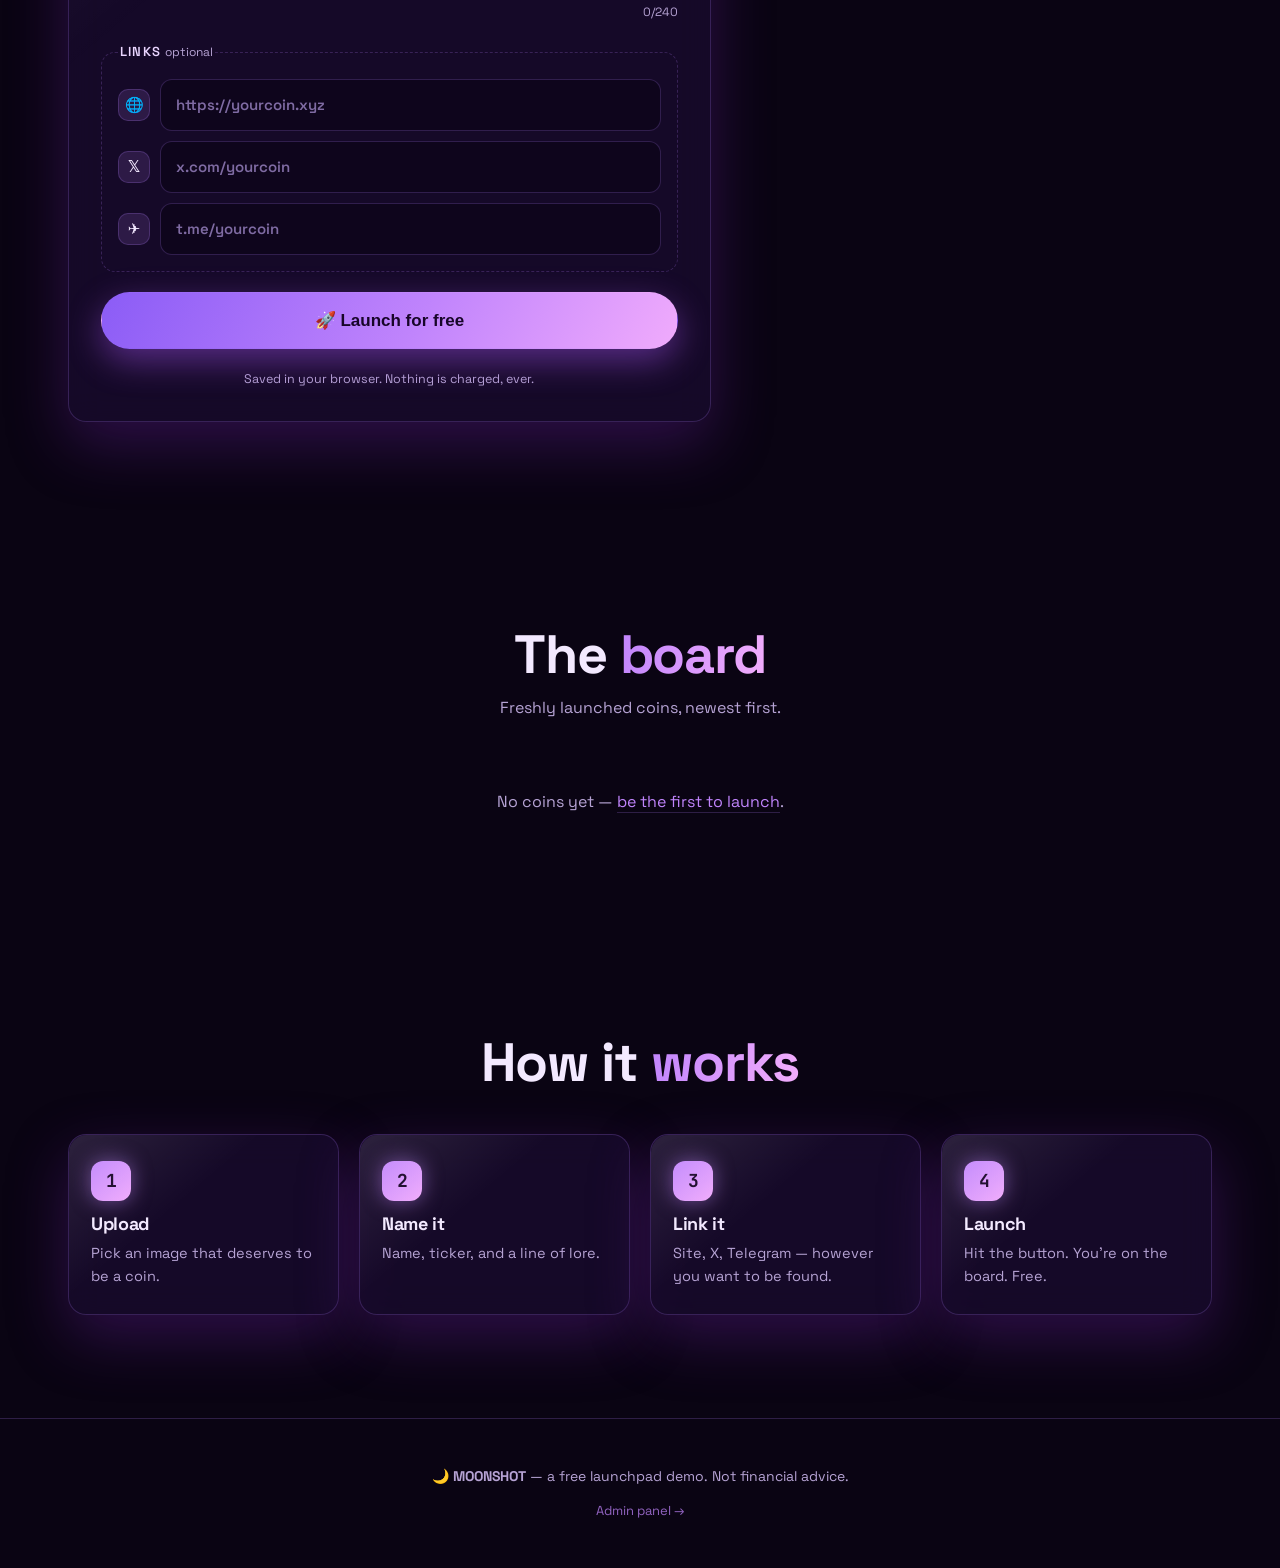
==== commit bc7f4294: "Warn when a page is opened without its sibling files Opening index.html or admin.html straight from " ====
--- a/index.html
+++ b/index.html
@@ -178,5 +178,28 @@
 <script src="store.js"></script>
 <script src="discord.js"></script>
 <script src="app.js"></script>
+<script>
+/* Runs inline, so it still fires when the sibling files are missing —
+   e.g. when this page is opened straight from inside a ZIP. */
+(function () {
+  var missing = [];
+  if (!getComputedStyle(document.documentElement).getPropertyValue('--p1').trim()) missing.push('styles.css');
+  if (typeof window.MoonStore === 'undefined') missing.push('store.js');
+  if (typeof window.MoonDiscord === 'undefined') missing.push('discord.js');
+  if (!missing.length) return;
+
+  var bar = document.createElement('div');
+  bar.setAttribute('role', 'alert');
+  bar.style.cssText = 'position:fixed;inset:0 0 auto 0;z-index:9999;padding:18px 20px;' +
+    'font:15px/1.6 system-ui,sans-serif;color:#2a1605;background:#fcd34d;' +
+    'box-shadow:0 8px 30px rgba(0,0,0,.45);text-align:center';
+  bar.innerHTML = '<b>⚠️ This page is missing its files, so nothing on it works.</b><br>' +
+    "Looks like it was opened from inside the ZIP. Right-click the ZIP \u2192 <b>Extract All\u2026</b>, " +
+    'then open this page from the extracted folder.<br>' +
+    '<small style="opacity:.75">Not found: ' + missing.join(', ') + '</small>';
+  document.body.appendChild(bar);
+  document.body.style.paddingTop = '120px';
+})();
+</script>
 </body>
 </html>
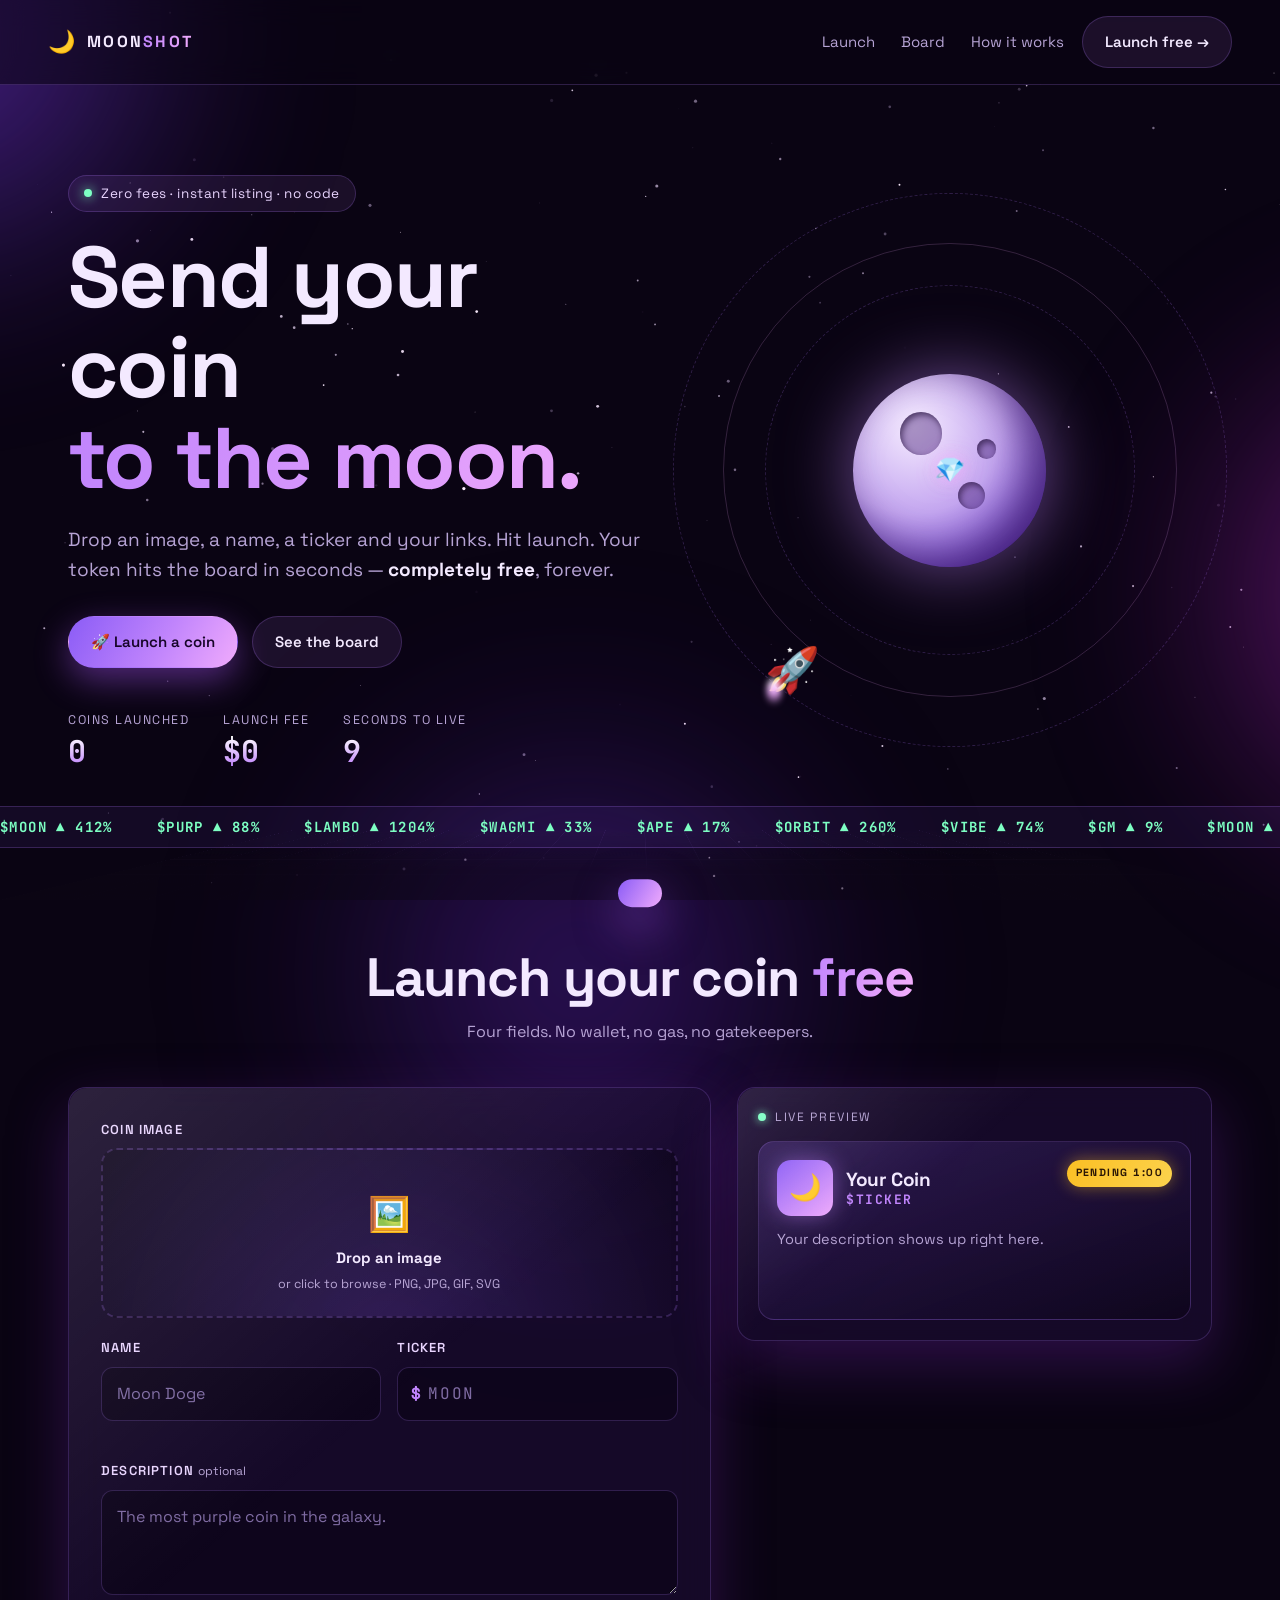
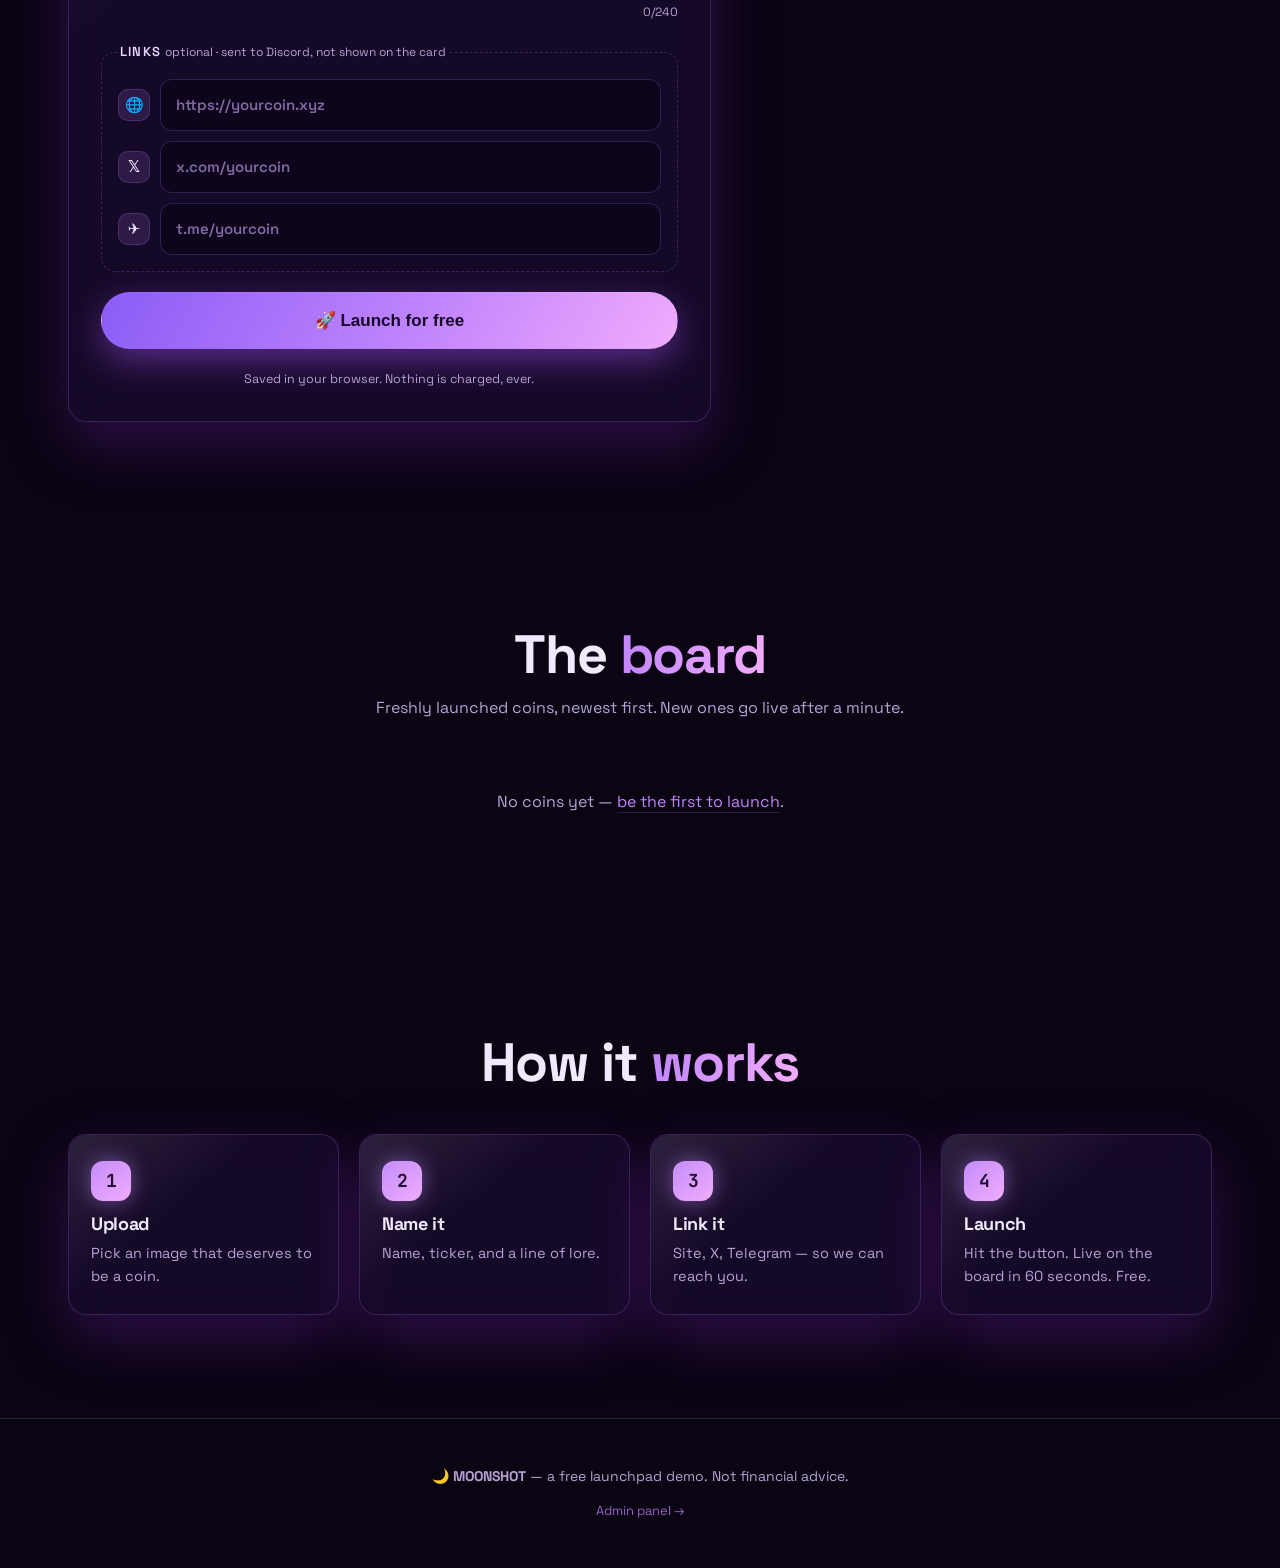
==== commit 648904c4: "Hold new coins as pending for a minute, and strip links from cards A coin now shows a PENDING badge " ====
--- a/index.html
+++ b/index.html
@@ -116,7 +116,7 @@
         </div>
 
         <fieldset class="field links">
-          <legend>Links <span class="opt">optional</span></legend>
+          <legend>Links <span class="opt">optional · sent to Discord, not shown on the card</span></legend>
           <label class="ln"><span aria-hidden="true">🌐</span><input id="link-site" type="url" placeholder="https://yourcoin.xyz" /></label>
           <label class="ln"><span aria-hidden="true">𝕏</span><input id="link-x" type="text" placeholder="x.com/yourcoin" /></label>
           <label class="ln"><span aria-hidden="true">✈️</span><input id="link-tg" type="text" placeholder="t.me/yourcoin" /></label>
@@ -137,10 +137,9 @@
               <h3 id="pv-name">Your Coin</h3>
               <p class="tick" id="pv-ticker">$TICKER</p>
             </div>
-            <span class="badge">NEW</span>
+            <span class="badge is-pending">PENDING 1:00</span>
           </div>
           <p class="coin-desc" id="pv-desc">Your description shows up right here.</p>
-          <div class="coin-links" id="pv-links"></div>
           <div class="spark" aria-hidden="true"><i></i><i></i><i></i><i></i><i></i><i></i><i></i><i></i><i></i><i></i><i></i><i></i></div>
         </article>
       </aside>
@@ -150,7 +149,7 @@
   <section id="board" class="board">
     <div class="section-head reveal">
       <h2>The <span class="grad">board</span></h2>
-      <p>Freshly launched coins, newest first.</p>
+      <p>Freshly launched coins, newest first. New ones go live after a minute.</p>
     </div>
     <div class="coin-grid" id="coin-grid"></div>
     <p class="empty" id="empty-state">No coins yet — <a href="#launch">be the first to launch</a>.</p>
@@ -161,8 +160,8 @@
     <ol class="steps">
       <li class="card step reveal"><span class="num">1</span><h3>Upload</h3><p>Pick an image that deserves to be a coin.</p></li>
       <li class="card step reveal" style="--d:.1s"><span class="num">2</span><h3>Name it</h3><p>Name, ticker, and a line of lore.</p></li>
-      <li class="card step reveal" style="--d:.2s"><span class="num">3</span><h3>Link it</h3><p>Site, X, Telegram — however you want to be found.</p></li>
-      <li class="card step reveal" style="--d:.3s"><span class="num">4</span><h3>Launch</h3><p>Hit the button. You're on the board. Free.</p></li>
+      <li class="card step reveal" style="--d:.2s"><span class="num">3</span><h3>Link it</h3><p>Site, X, Telegram — so we can reach you.</p></li>
+      <li class="card step reveal" style="--d:.3s"><span class="num">4</span><h3>Launch</h3><p>Hit the button. Live on the board in 60 seconds. Free.</p></li>
     </ol>
   </section>
 </main>
--- a/styles.css
+++ b/styles.css
@@ -398,3 +398,15 @@
 .hook-warn{margin:0; font-size:12.5px; color:var(--muted); line-height:1.65;
   padding:11px 13px; border-radius:12px; border:1px dashed rgba(251,191,36,.3); background:rgba(251,191,36,.06)}
 @media (max-width:760px){ .hook-row input{flex-basis:100%} }
+
+/* ── pending countdown ─────────────────────────────────────── */
+.coin.is-waiting{border-color:rgba(251,191,36,.34)}
+.coin.is-waiting .coin-img{animation:bob 5s var(--ease) infinite, waiting 2.2s ease-in-out infinite}
+@keyframes waiting{50%{box-shadow:0 0 30px rgba(251,191,36,.55)}}
+.badge.is-pending{font-variant-numeric:tabular-nums}
+.badge.just-live{animation:flip .9s var(--ease)}
+@keyframes flip{
+  0%{transform:scale(.6) rotate(-12deg); opacity:0}
+  45%{transform:scale(1.22) rotate(4deg)}
+  100%{transform:scale(1) rotate(0); opacity:1}
+}
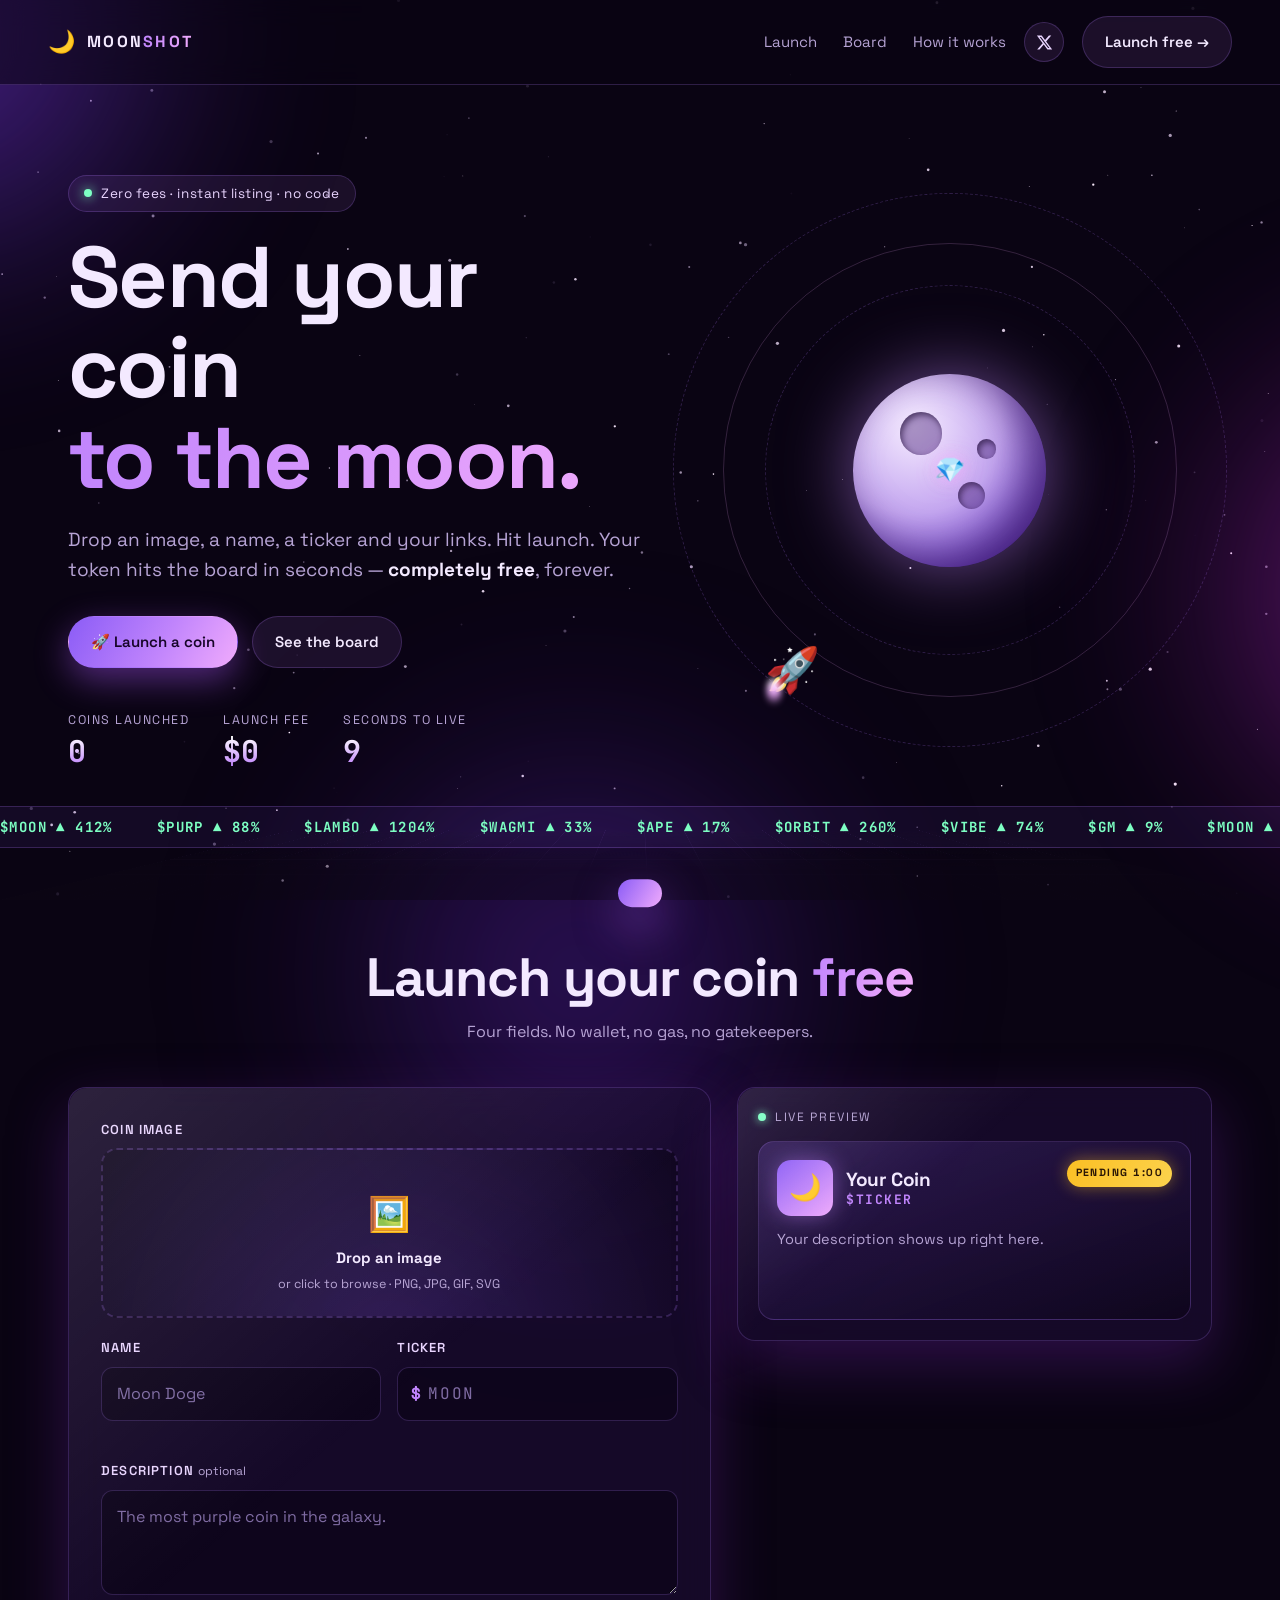
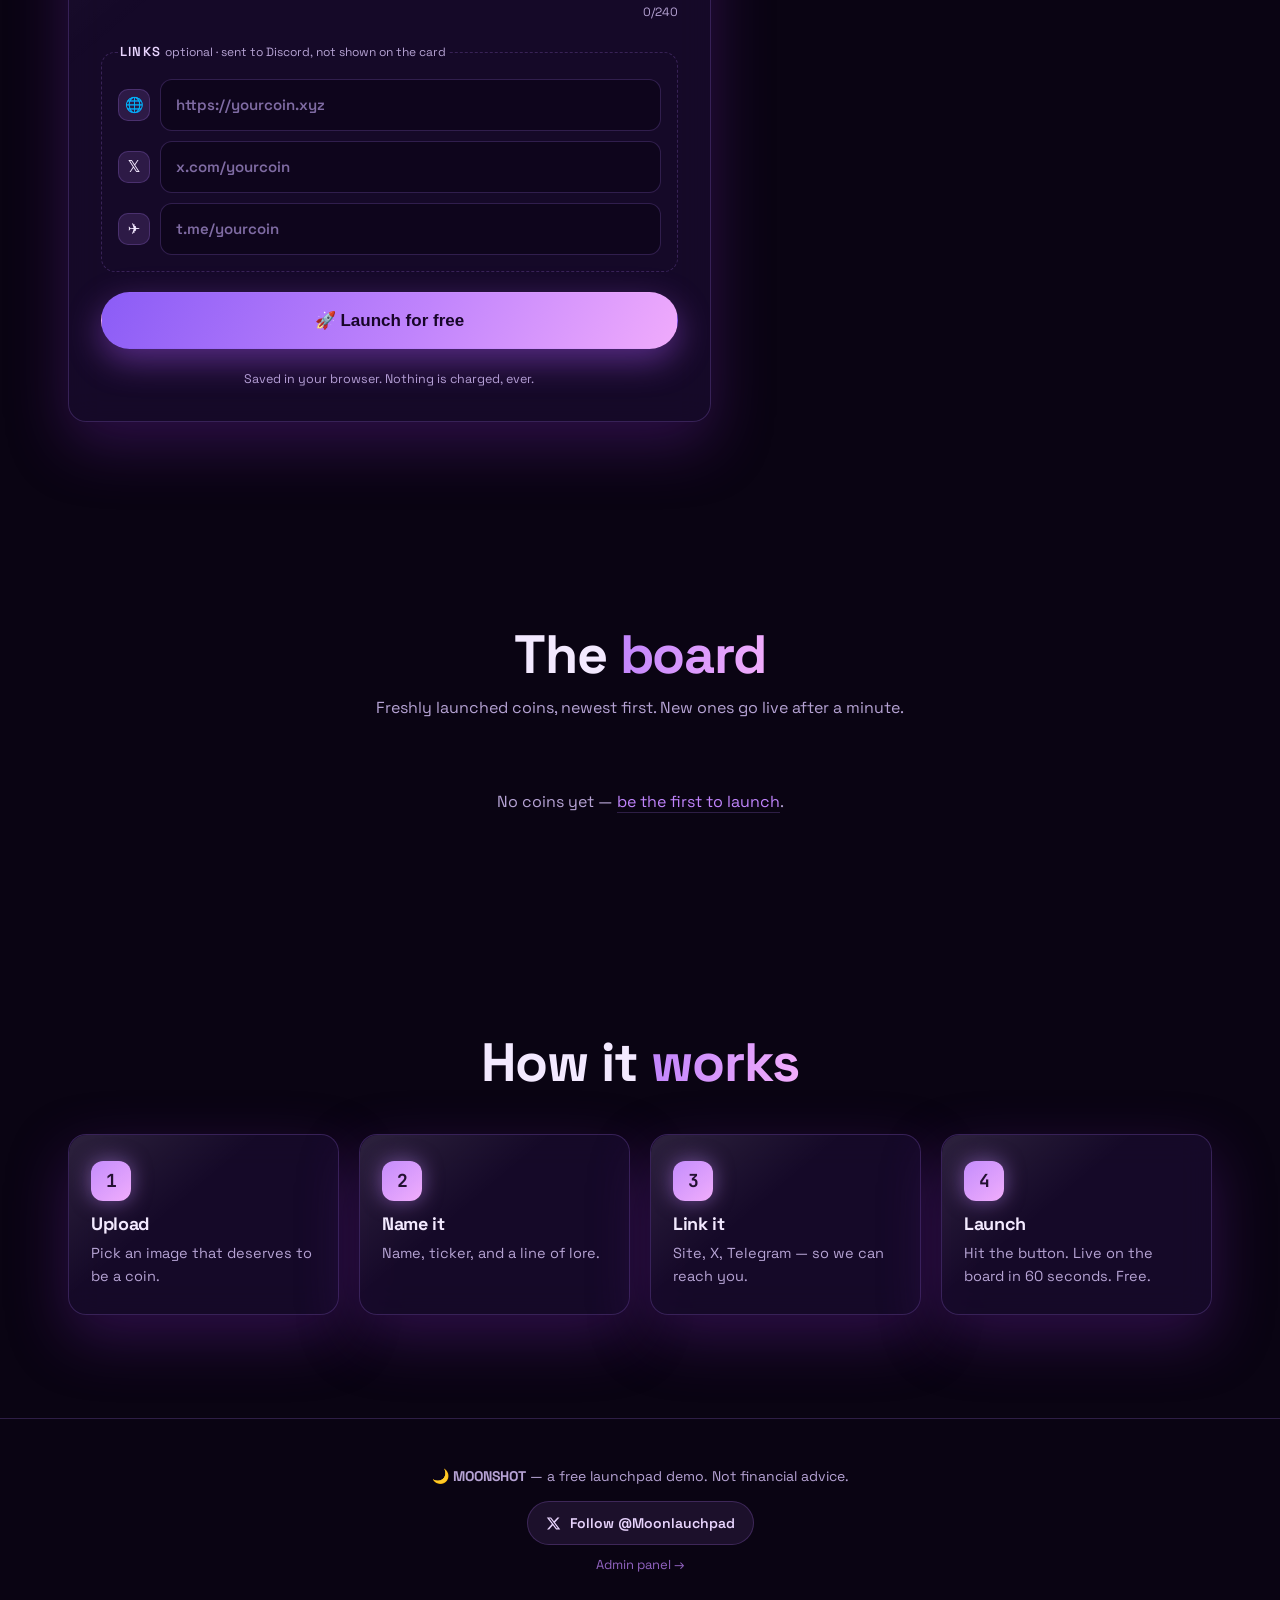
==== commit 66e8a9f8: "Add X profile links to the nav and footer An icon button in the header (kept visible on mobile, wher" ====
--- a/index.html
+++ b/index.html
@@ -25,6 +25,8 @@
     <a href="#board">Board</a>
     <a href="#how">How it works</a>
   </nav>
+  <a class="x-link" href="https://x.com/Moonlauchpad" target="_blank" rel="noopener noreferrer"
+     aria-label="Moonshot on X (opens in a new tab)" title="@Moonlauchpad on X"><svg viewBox="0 0 24 24" aria-hidden="true" focusable="false"><path fill="currentColor" d="M18.244 2.25h3.308l-7.227 8.26 8.502 11.24H16.17l-5.214-6.817L4.99 21.75H1.68l7.73-8.835L1.254 2.25H8.08l4.713 6.231zm-1.161 17.52h1.833L7.084 4.126H5.117z"/></svg></a>
   <a class="btn btn-ghost pulse" href="#launch">Launch free →</a>
 </header>
 
@@ -168,6 +170,9 @@
 
 <footer class="footer">
   <p>🌙 <b>MOONSHOT</b> — a free launchpad demo. Not financial advice.</p>
+  <p class="footer-social">
+    <a class="x-follow" href="https://x.com/Moonlauchpad" target="_blank" rel="noopener noreferrer"><svg viewBox="0 0 24 24" aria-hidden="true" focusable="false"><path fill="currentColor" d="M18.244 2.25h3.308l-7.227 8.26 8.502 11.24H16.17l-5.214-6.817L4.99 21.75H1.68l7.73-8.835L1.254 2.25H8.08l4.713 6.231zm-1.161 17.52h1.833L7.084 4.126H5.117z"/></svg><span>Follow @Moonlauchpad</span></a>
+  </p>
   <p class="admin-link"><a href="admin.html">Admin panel →</a></p>
 </footer>
 
--- a/styles.css
+++ b/styles.css
@@ -410,3 +410,29 @@
   45%{transform:scale(1.22) rotate(4deg)}
   100%{transform:scale(1) rotate(0); opacity:1}
 }
+
+/* ── X / Twitter links ─────────────────────────────────────── */
+.x-link{
+  display:grid; place-items:center; width:40px; height:40px; flex:none;
+  border-radius:50%; color:var(--p4);
+  background:rgba(192,132,252,.1); border:1px solid var(--line);
+  transition:transform .3s var(--ease), background .3s, color .3s, box-shadow .3s;
+}
+.x-link svg{width:17px; height:17px}
+.x-link:hover,.x-link:focus-visible{
+  color:#180527; background:linear-gradient(120deg,var(--p1),var(--accent));
+  border-color:transparent; transform:translateY(-3px) scale(1.08) rotate(-8deg);
+  box-shadow:0 12px 30px rgba(192,132,252,.5); outline:none;
+}
+.footer-social{margin:0 0 4px}
+.x-follow{
+  display:inline-flex; align-items:center; gap:9px; padding:10px 18px; border-radius:999px;
+  color:var(--p4); background:rgba(192,132,252,.1); border:1px solid var(--line); font-weight:600;
+  transition:transform .3s var(--ease), background .3s, color .3s, box-shadow .3s;
+}
+.x-follow svg{width:15px; height:15px}
+.x-follow:hover,.x-follow:focus-visible{
+  color:#180527; background:linear-gradient(120deg,var(--p1),var(--accent));
+  border-color:transparent; transform:translateY(-3px); box-shadow:0 14px 34px rgba(192,132,252,.45); outline:none;
+}
+@media (max-width:620px){ .x-link{width:36px; height:36px} }
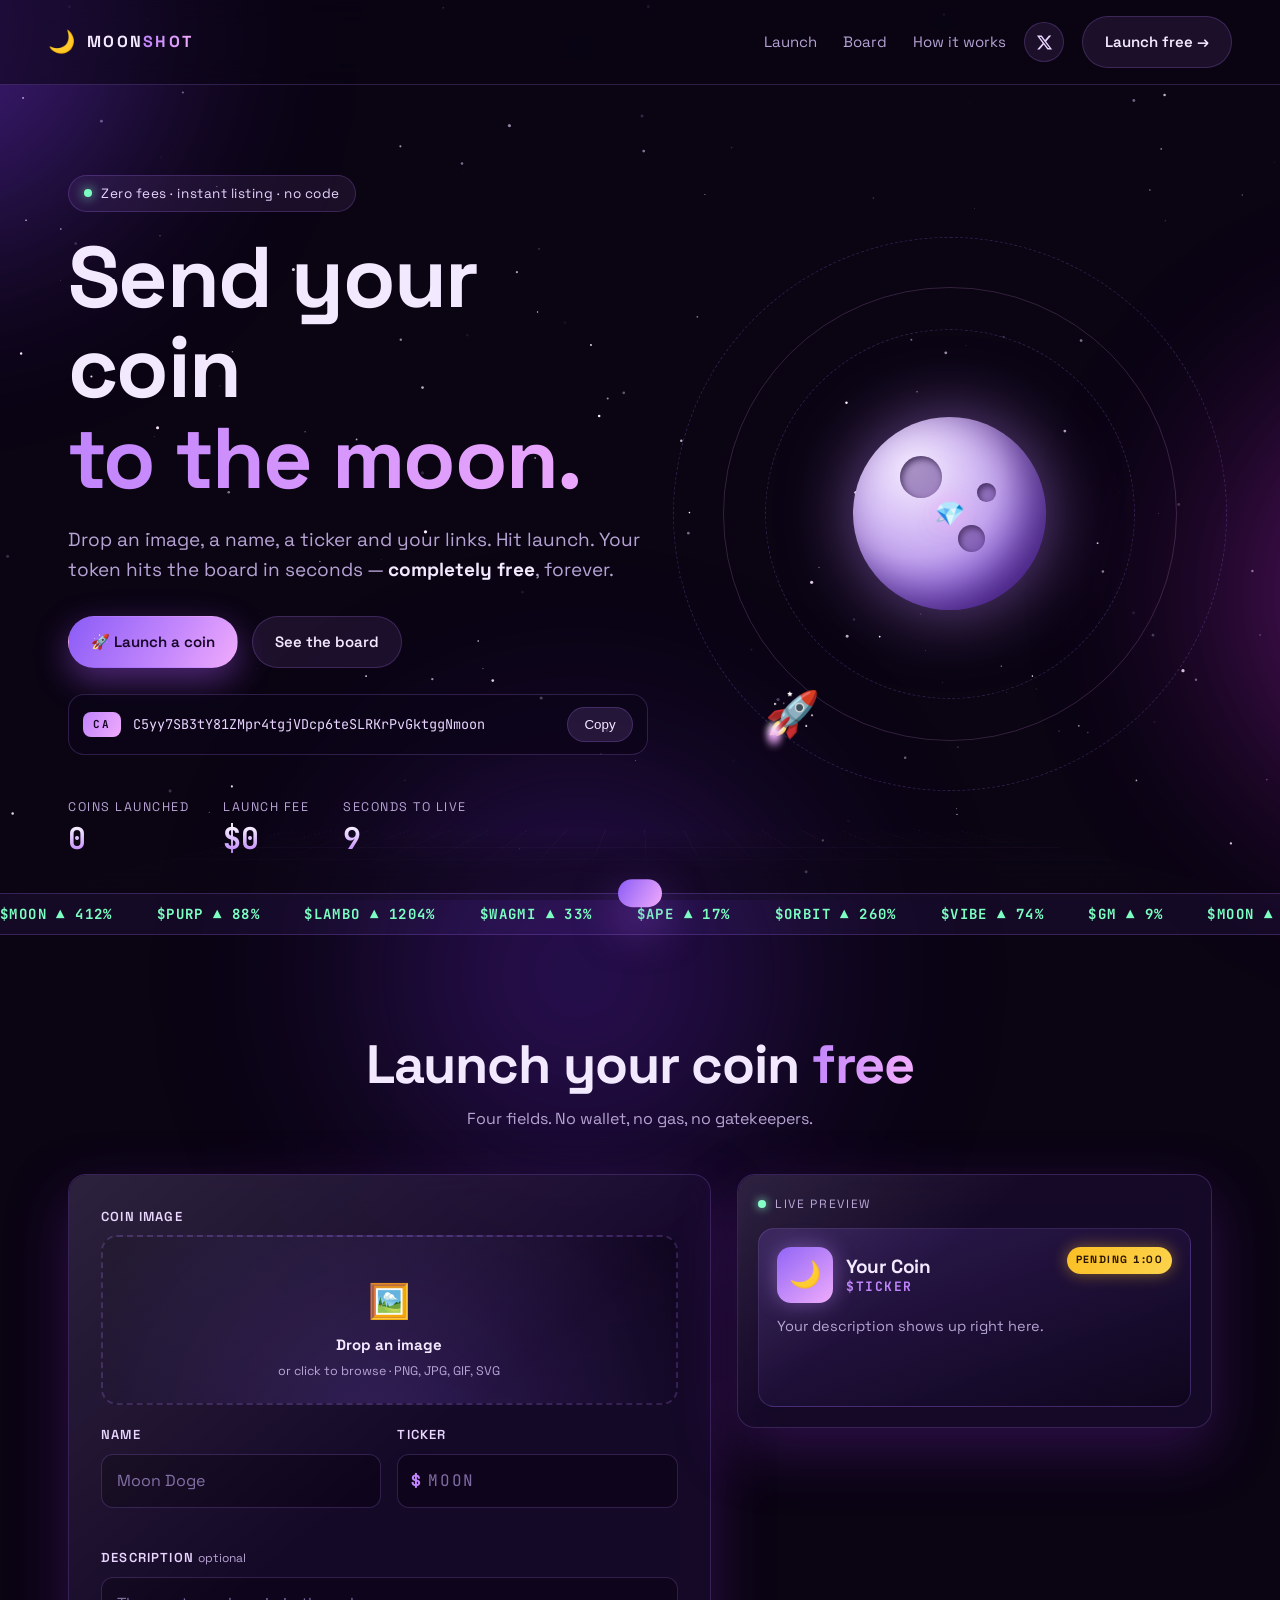
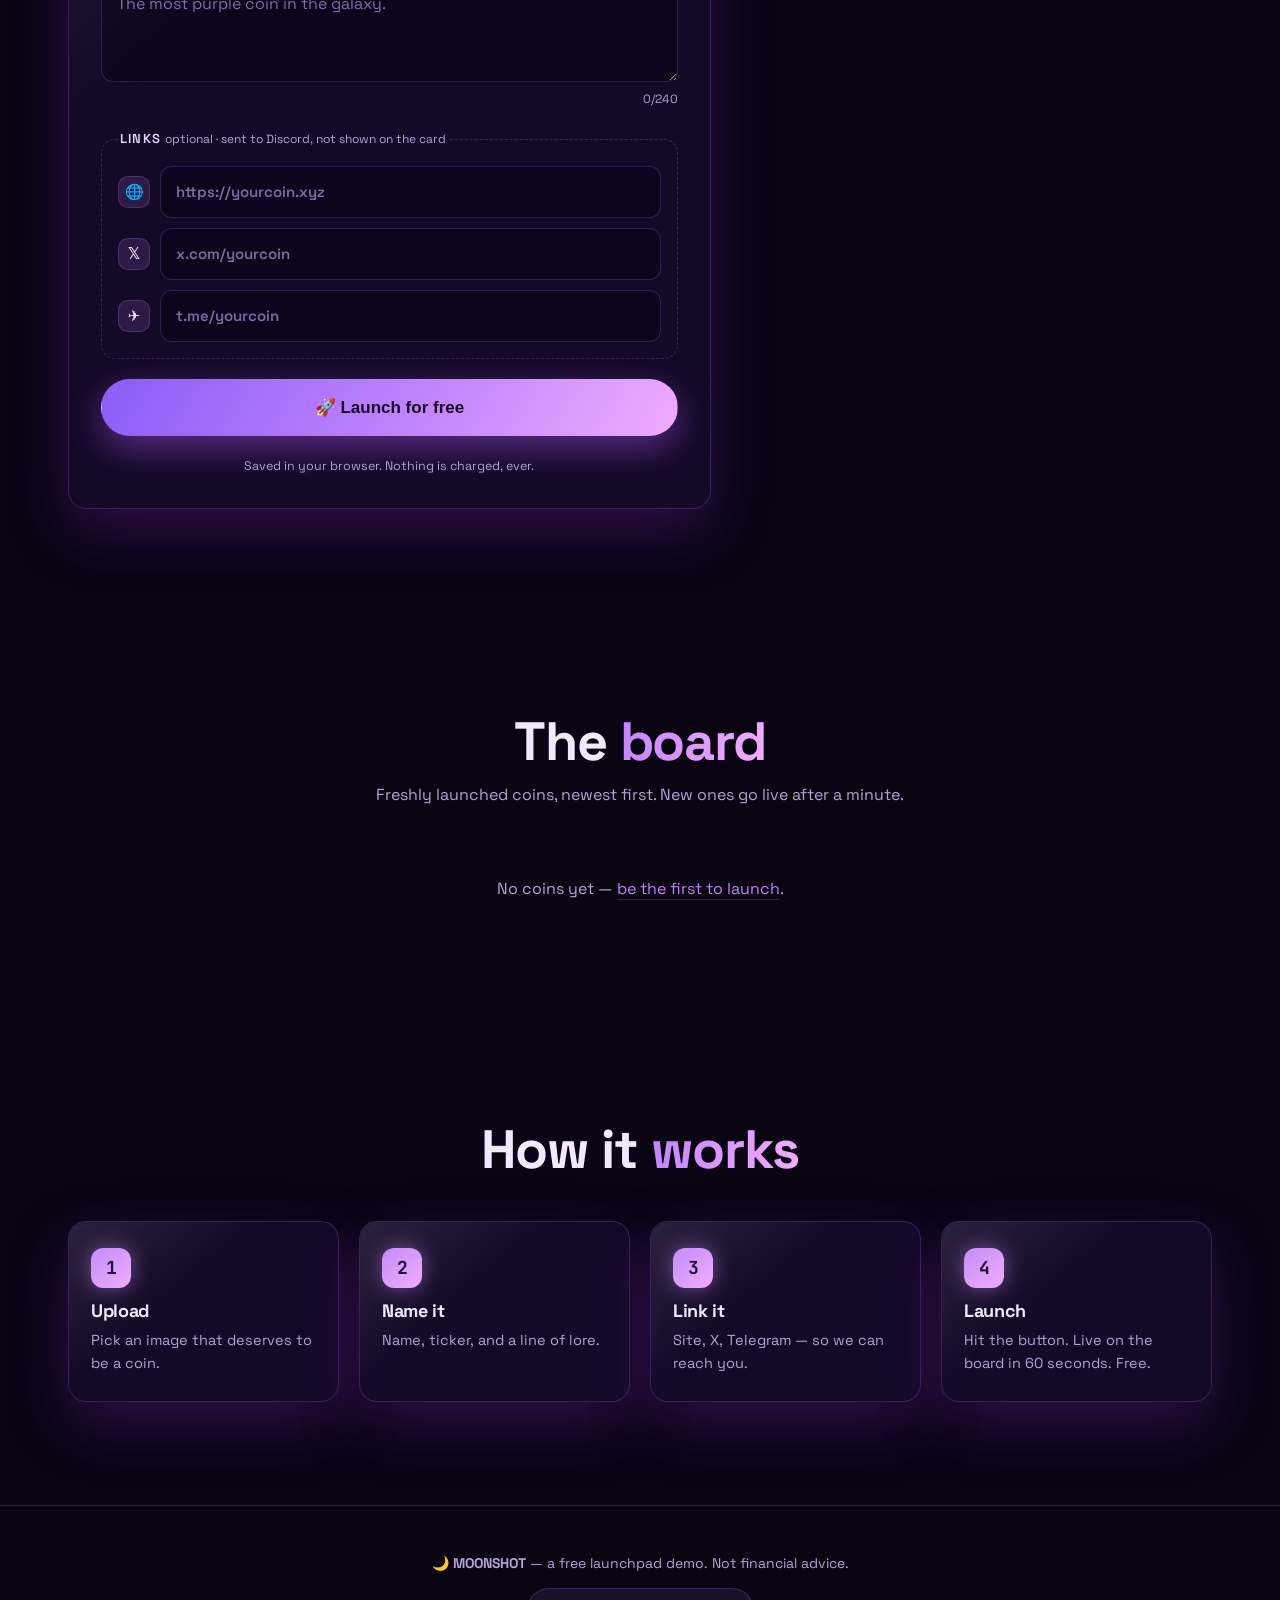
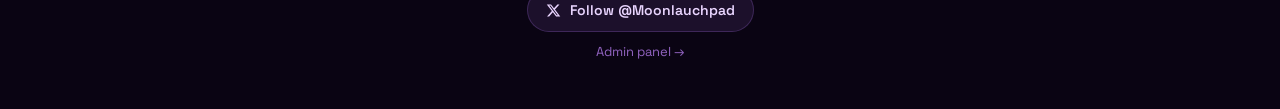
==== commit 71978d41: "Show the contract address in the hero with one-tap copy A CA bar sits under the hero buttons: the fu" ====
--- a/index.html
+++ b/index.html
@@ -46,6 +46,16 @@
         <a class="btn btn-primary shine" href="#launch">🚀 Launch a coin</a>
         <a class="btn btn-ghost" href="#board">See the board</a>
       </div>
+      <div class="ca-bar reveal" style="--d:.3s">
+        <span class="ca-tag">CA</span>
+        <code class="ca-text" id="ca-text">C5yy7SB3tY81ZMpr4tgjVDcp6teSLRKrPvGktggNmoon</code>
+        <button class="ca-copy" id="ca-copy" type="button" data-ca="C5yy7SB3tY81ZMpr4tgjVDcp6teSLRKrPvGktggNmoon"
+                aria-label="Copy the contract address">
+          <span class="ca-copy-idle">Copy</span>
+          <span class="ca-copy-done">Copied ✓</span>
+        </button>
+      </div>
+
       <dl class="stats reveal" style="--d:.35s">
         <div><dt>Coins launched</dt><dd class="count" id="stat-launched" data-to="0">0</dd></div>
         <div><dt>Launch fee</dt><dd class="count" data-to="0" data-prefix="$">$0</dd></div>
--- a/styles.css
+++ b/styles.css
@@ -436,3 +436,43 @@
   border-color:transparent; transform:translateY(-3px); box-shadow:0 14px 34px rgba(192,132,252,.45); outline:none;
 }
 @media (max-width:620px){ .x-link{width:36px; height:36px} }
+
+/* ── contract address bar ──────────────────────────────────── */
+.ca-bar{
+  display:flex; align-items:center; gap:12px; flex-wrap:wrap;
+  margin:26px 0 0; padding:12px 14px; border-radius:16px; position:relative; overflow:hidden;
+  background:rgba(12,5,24,.72); border:1px solid var(--line);
+  transition:border-color .3s, box-shadow .3s;
+}
+.ca-bar::before{
+  content:""; position:absolute; top:0; left:-130%; width:55%; height:100%;
+  background:linear-gradient(100deg,transparent,rgba(192,132,252,.22),transparent);
+  animation:shine 4.5s var(--ease) infinite; pointer-events:none;
+}
+.ca-bar:hover{border-color:var(--p1); box-shadow:0 0 0 4px rgba(192,132,252,.12)}
+.ca-bar.copied{border-color:var(--mint); box-shadow:0 0 0 4px rgba(125,255,195,.16)}
+.ca-tag{
+  flex:none; font:700 11px/1 "JetBrains Mono",monospace; letter-spacing:.16em;
+  padding:7px 10px; border-radius:8px; color:#180527;
+  background:linear-gradient(120deg,var(--p1),var(--accent));
+}
+.ca-text{
+  flex:1 1 220px; min-width:0; cursor:pointer;
+  font-family:"JetBrains Mono",monospace; font-size:clamp(11px,1.15vw,13.5px);
+  color:var(--p4); word-break:break-all; line-height:1.45; text-align:left;
+  transition:color .25s;
+}
+.ca-text:hover{color:#fff}
+.ca-copy{
+  flex:none; position:relative; cursor:pointer; font:600 13px/1 inherit;
+  padding:9px 16px; border-radius:999px; color:var(--text);
+  background:rgba(192,132,252,.14); border:1px solid var(--line);
+  transition:transform .25s var(--ease), background .25s, color .25s;
+}
+.ca-copy:hover{transform:translateY(-2px); background:rgba(192,132,252,.28)}
+.ca-copy:active{transform:scale(.95)}
+.ca-copy-done{position:absolute; inset:0; display:grid; place-items:center; opacity:0; transition:opacity .2s}
+.ca-bar.copied .ca-copy{color:#062a1b; background:var(--mint); border-color:transparent}
+.ca-bar.copied .ca-copy-idle{opacity:0}
+.ca-bar.copied .ca-copy-done{opacity:1}
+@media (max-width:980px){ .ca-bar{justify-content:center} .ca-text{text-align:center; flex-basis:100%} }
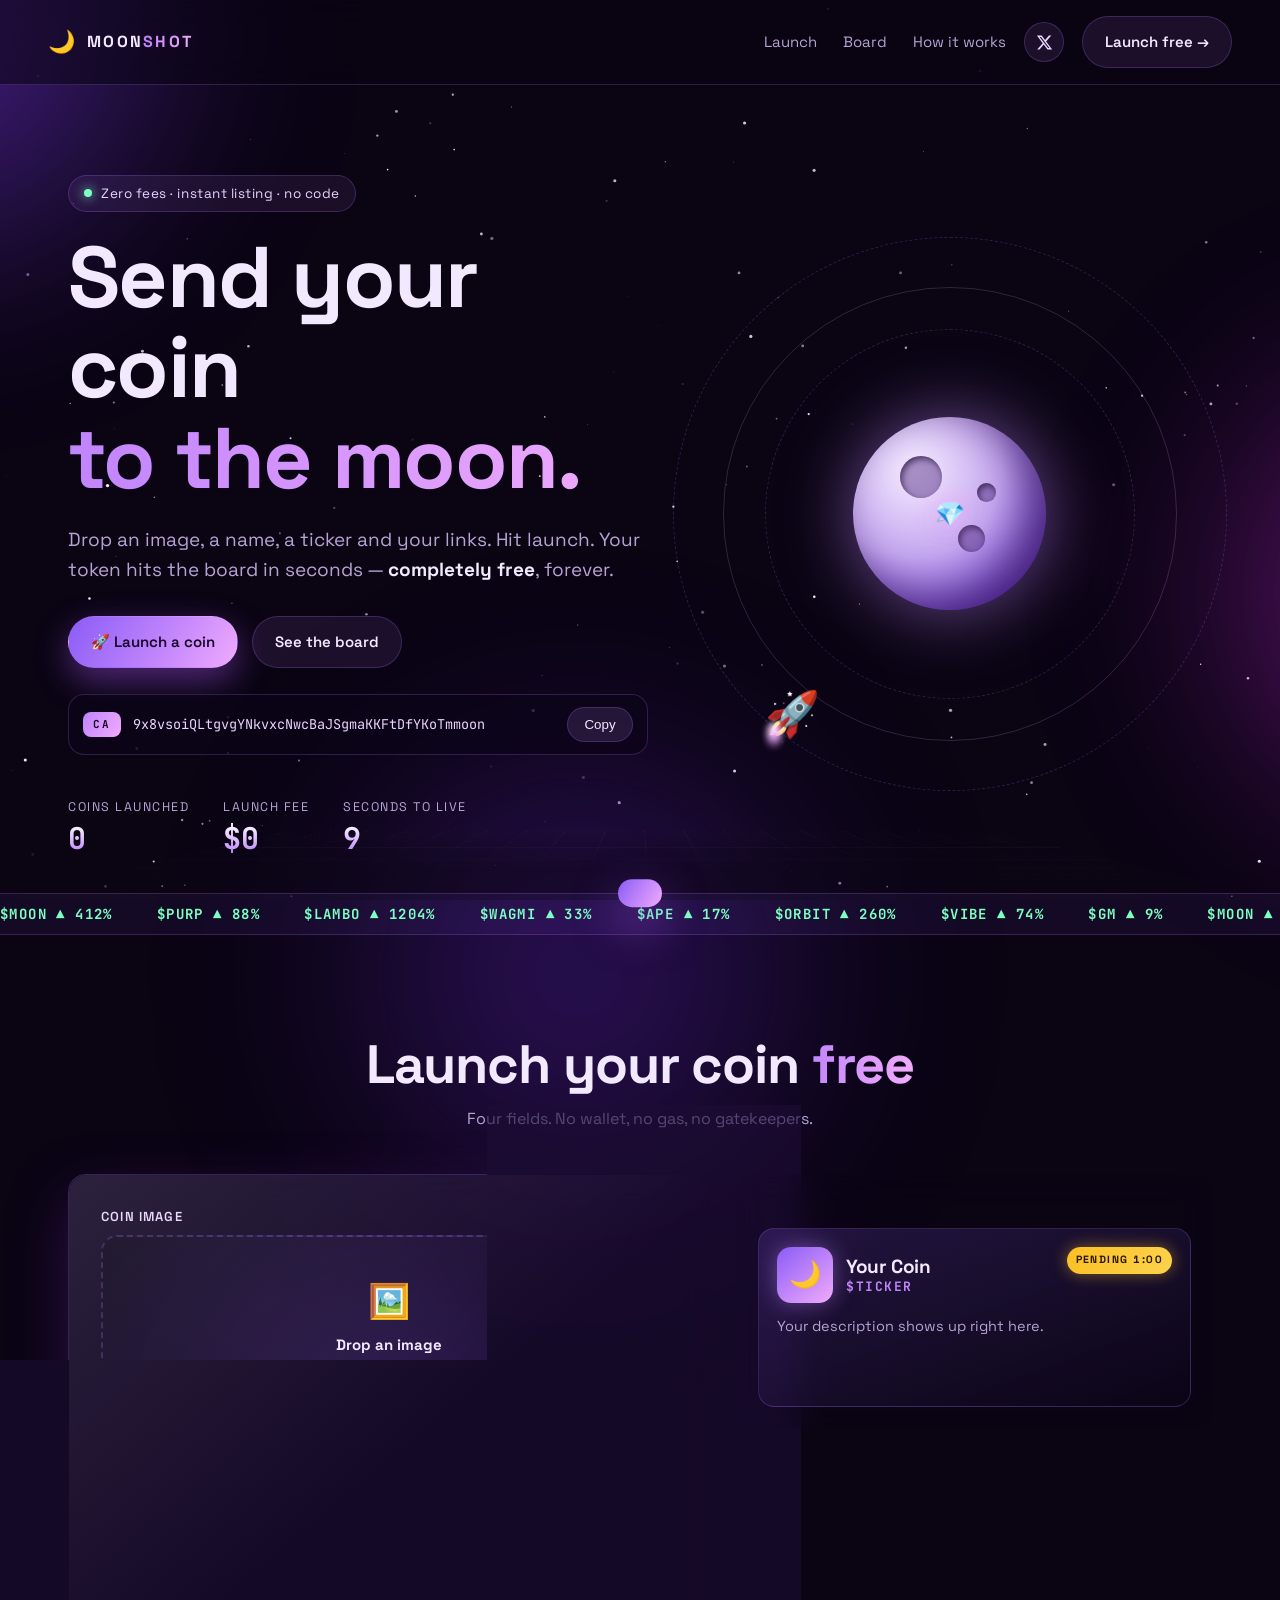
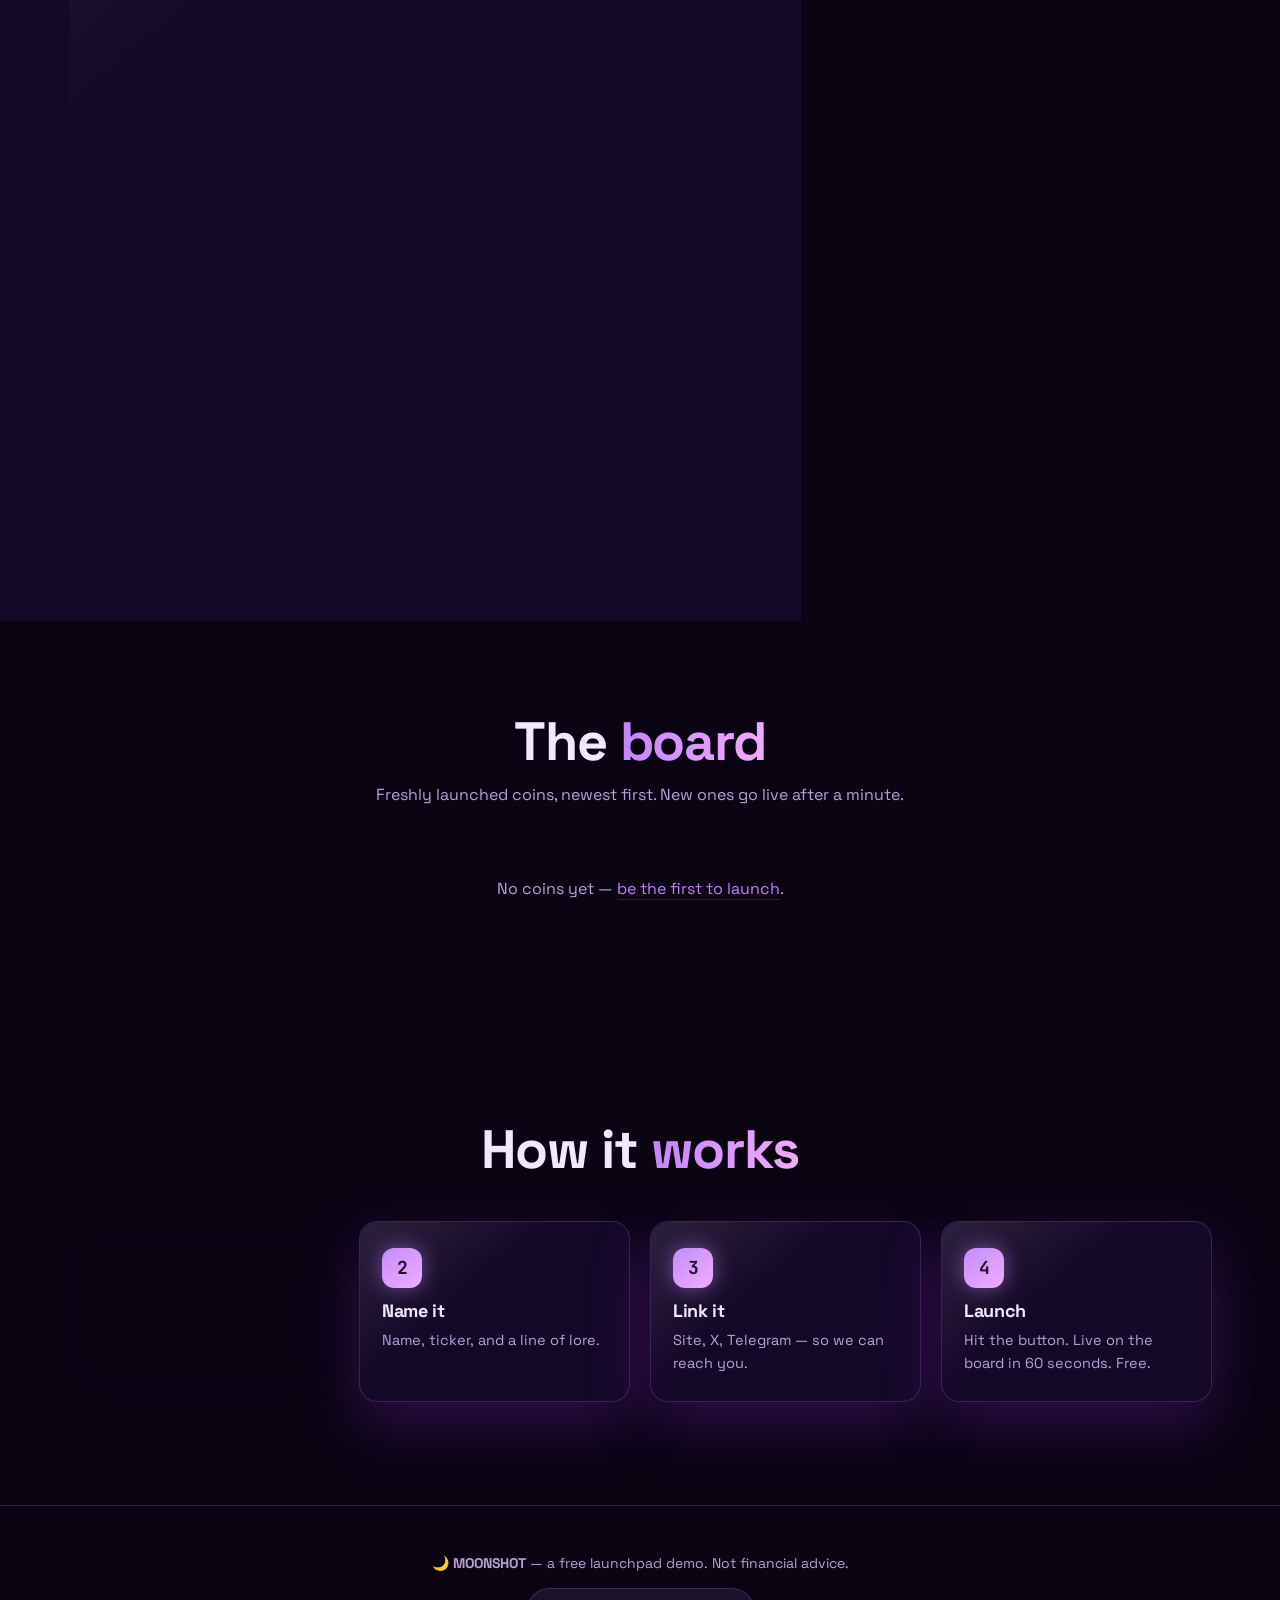
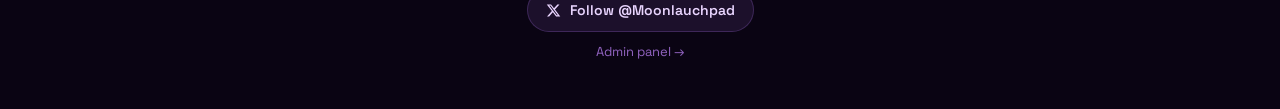
==== commit ad8f1257: "Update the contract address Replaces the previous address in both the displayed text and the copy bu" ====
--- a/index.html
+++ b/index.html
@@ -48,8 +48,8 @@
       </div>
       <div class="ca-bar reveal" style="--d:.3s">
         <span class="ca-tag">CA</span>
-        <code class="ca-text" id="ca-text">C5yy7SB3tY81ZMpr4tgjVDcp6teSLRKrPvGktggNmoon</code>
-        <button class="ca-copy" id="ca-copy" type="button" data-ca="C5yy7SB3tY81ZMpr4tgjVDcp6teSLRKrPvGktggNmoon"
+        <code class="ca-text" id="ca-text">9x8vsoiQLtgvgYNkvxcNwcBaJSgmaKKFtDfYKoTmmoon</code>
+        <button class="ca-copy" id="ca-copy" type="button" data-ca="9x8vsoiQLtgvgYNkvxcNwcBaJSgmaKKFtDfYKoTmmoon"
                 aria-label="Copy the contract address">
           <span class="ca-copy-idle">Copy</span>
           <span class="ca-copy-done">Copied ✓</span>
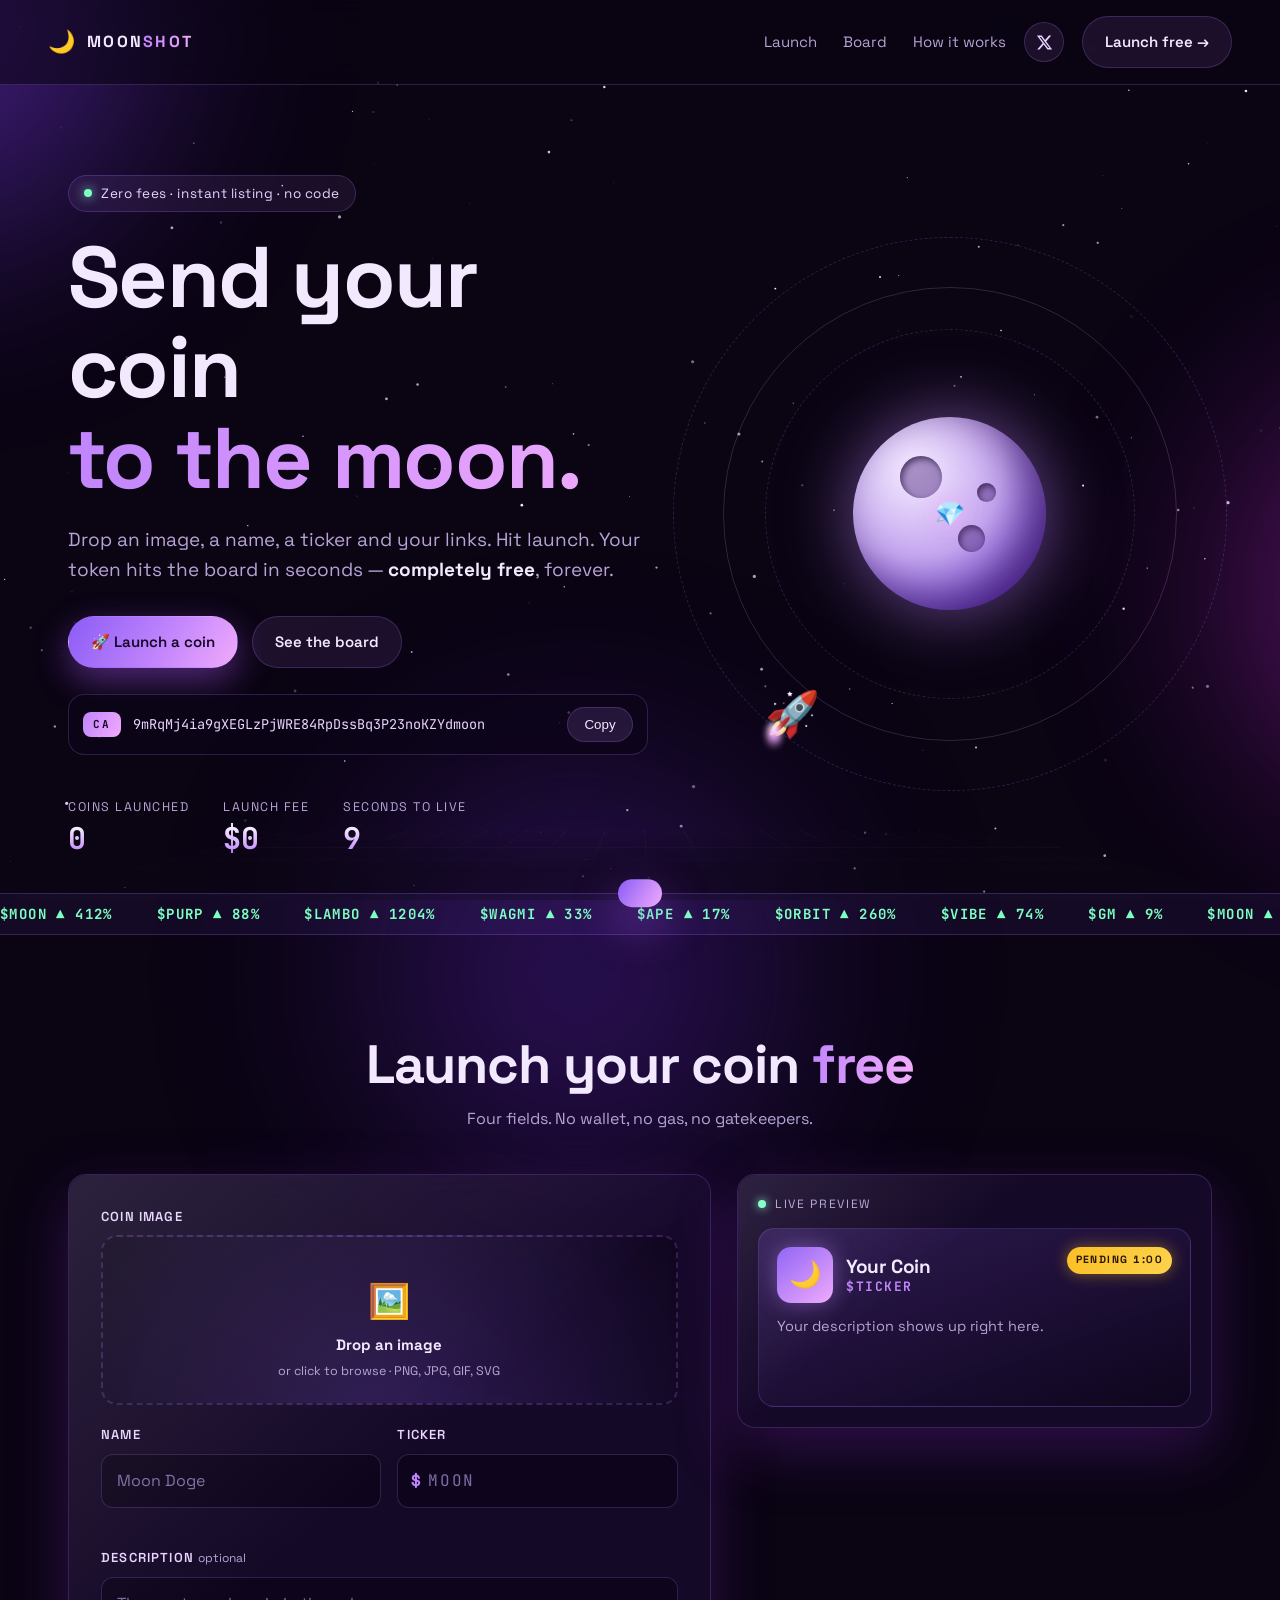
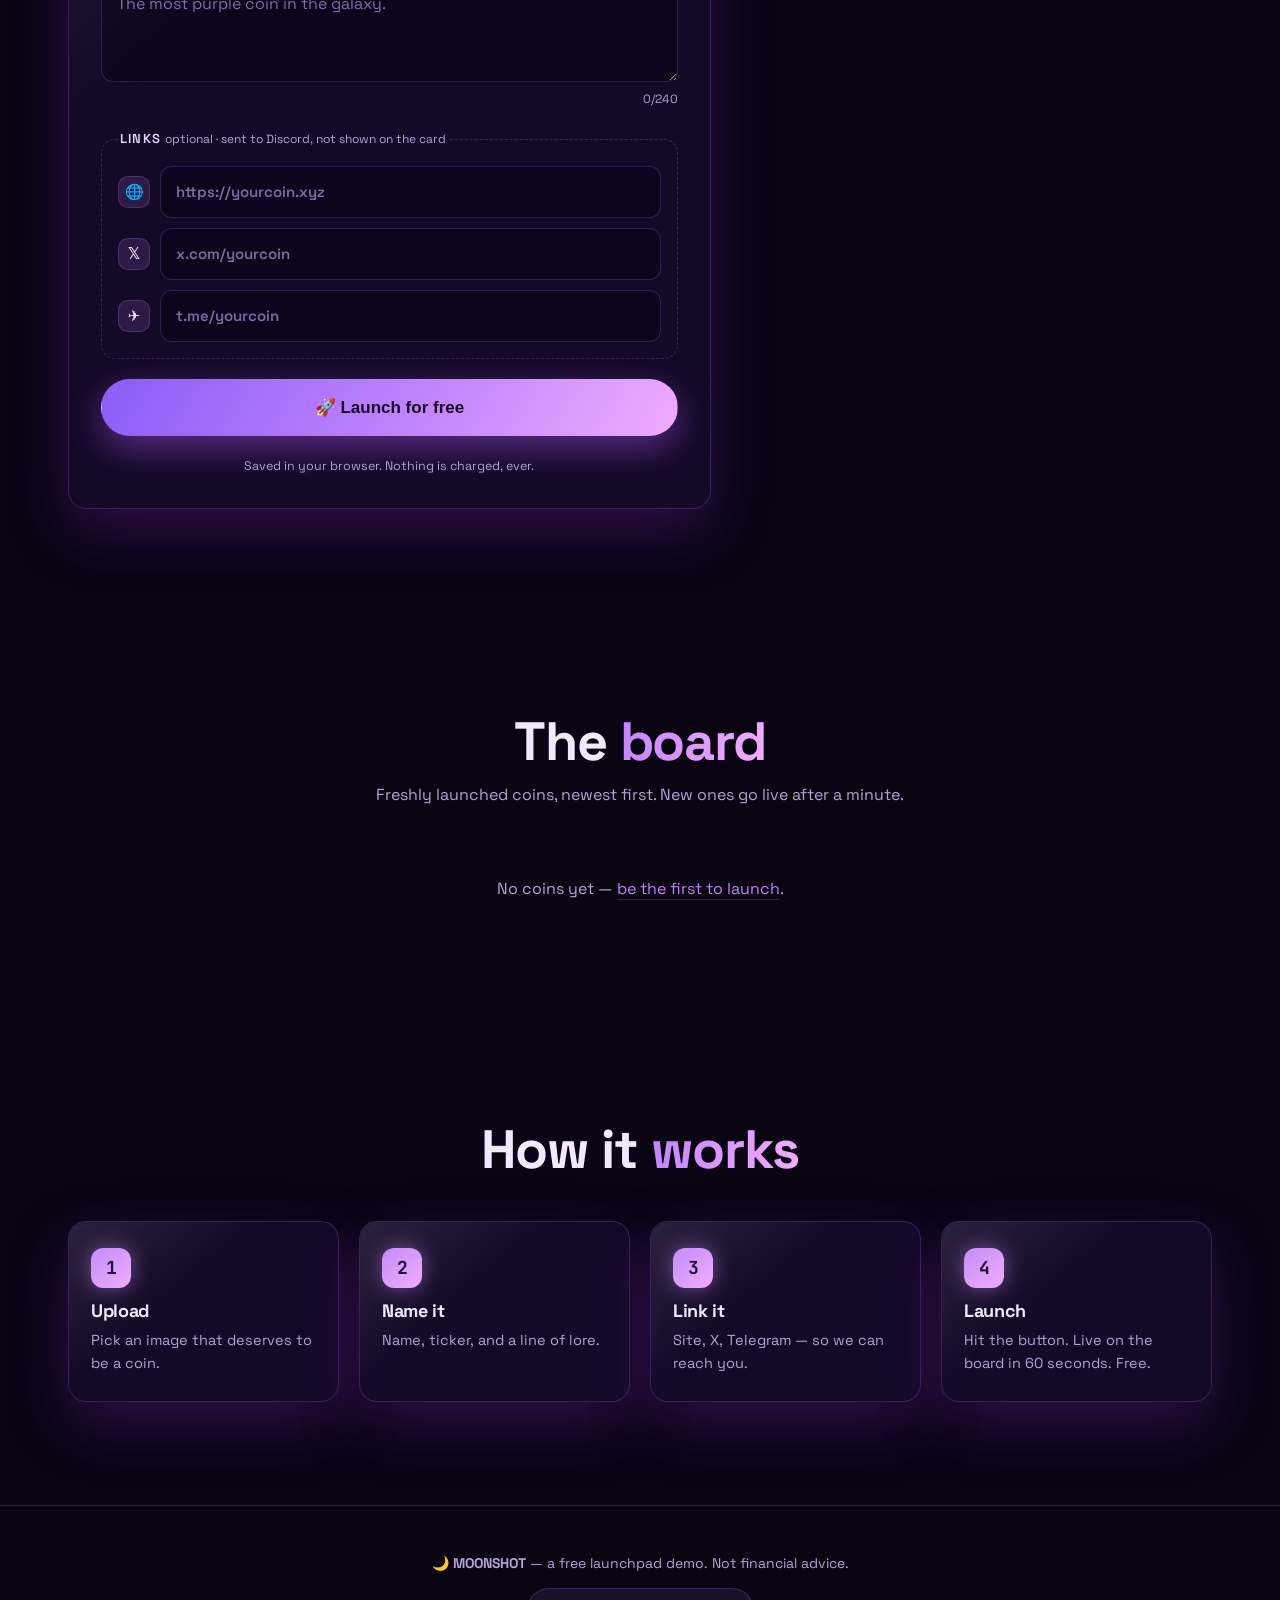
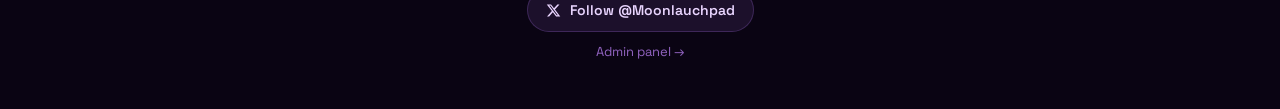
==== commit 0de1f5d6: "Update the contract address Replaces the previous address in both the displayed text and the copy bu" ====
--- a/index.html
+++ b/index.html
@@ -48,8 +48,8 @@
       </div>
       <div class="ca-bar reveal" style="--d:.3s">
         <span class="ca-tag">CA</span>
-        <code class="ca-text" id="ca-text">9x8vsoiQLtgvgYNkvxcNwcBaJSgmaKKFtDfYKoTmmoon</code>
-        <button class="ca-copy" id="ca-copy" type="button" data-ca="9x8vsoiQLtgvgYNkvxcNwcBaJSgmaKKFtDfYKoTmmoon"
+        <code class="ca-text" id="ca-text">9mRqMj4ia9gXEGLzPjWRE84RpDssBq3P23noKZYdmoon</code>
+        <button class="ca-copy" id="ca-copy" type="button" data-ca="9mRqMj4ia9gXEGLzPjWRE84RpDssBq3P23noKZYdmoon"
                 aria-label="Copy the contract address">
           <span class="ca-copy-idle">Copy</span>
           <span class="ca-copy-done">Copied ✓</span>
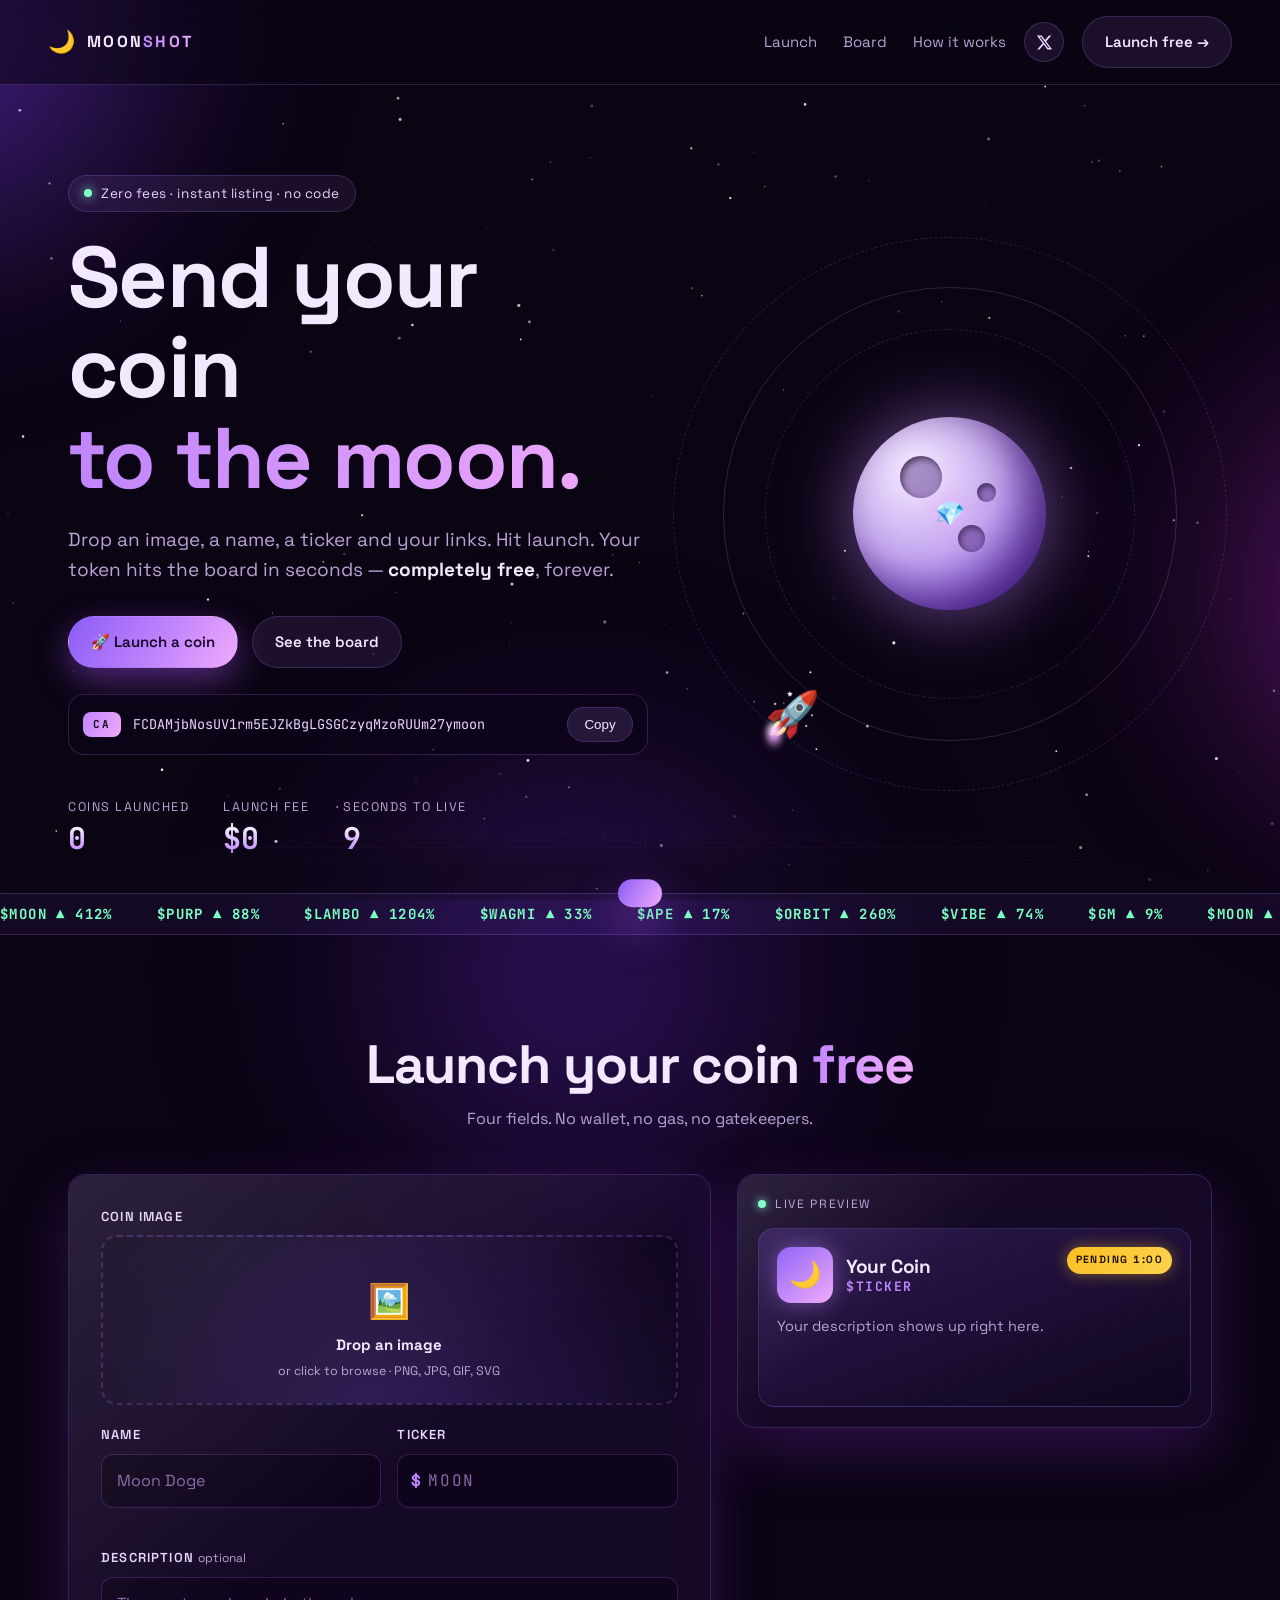
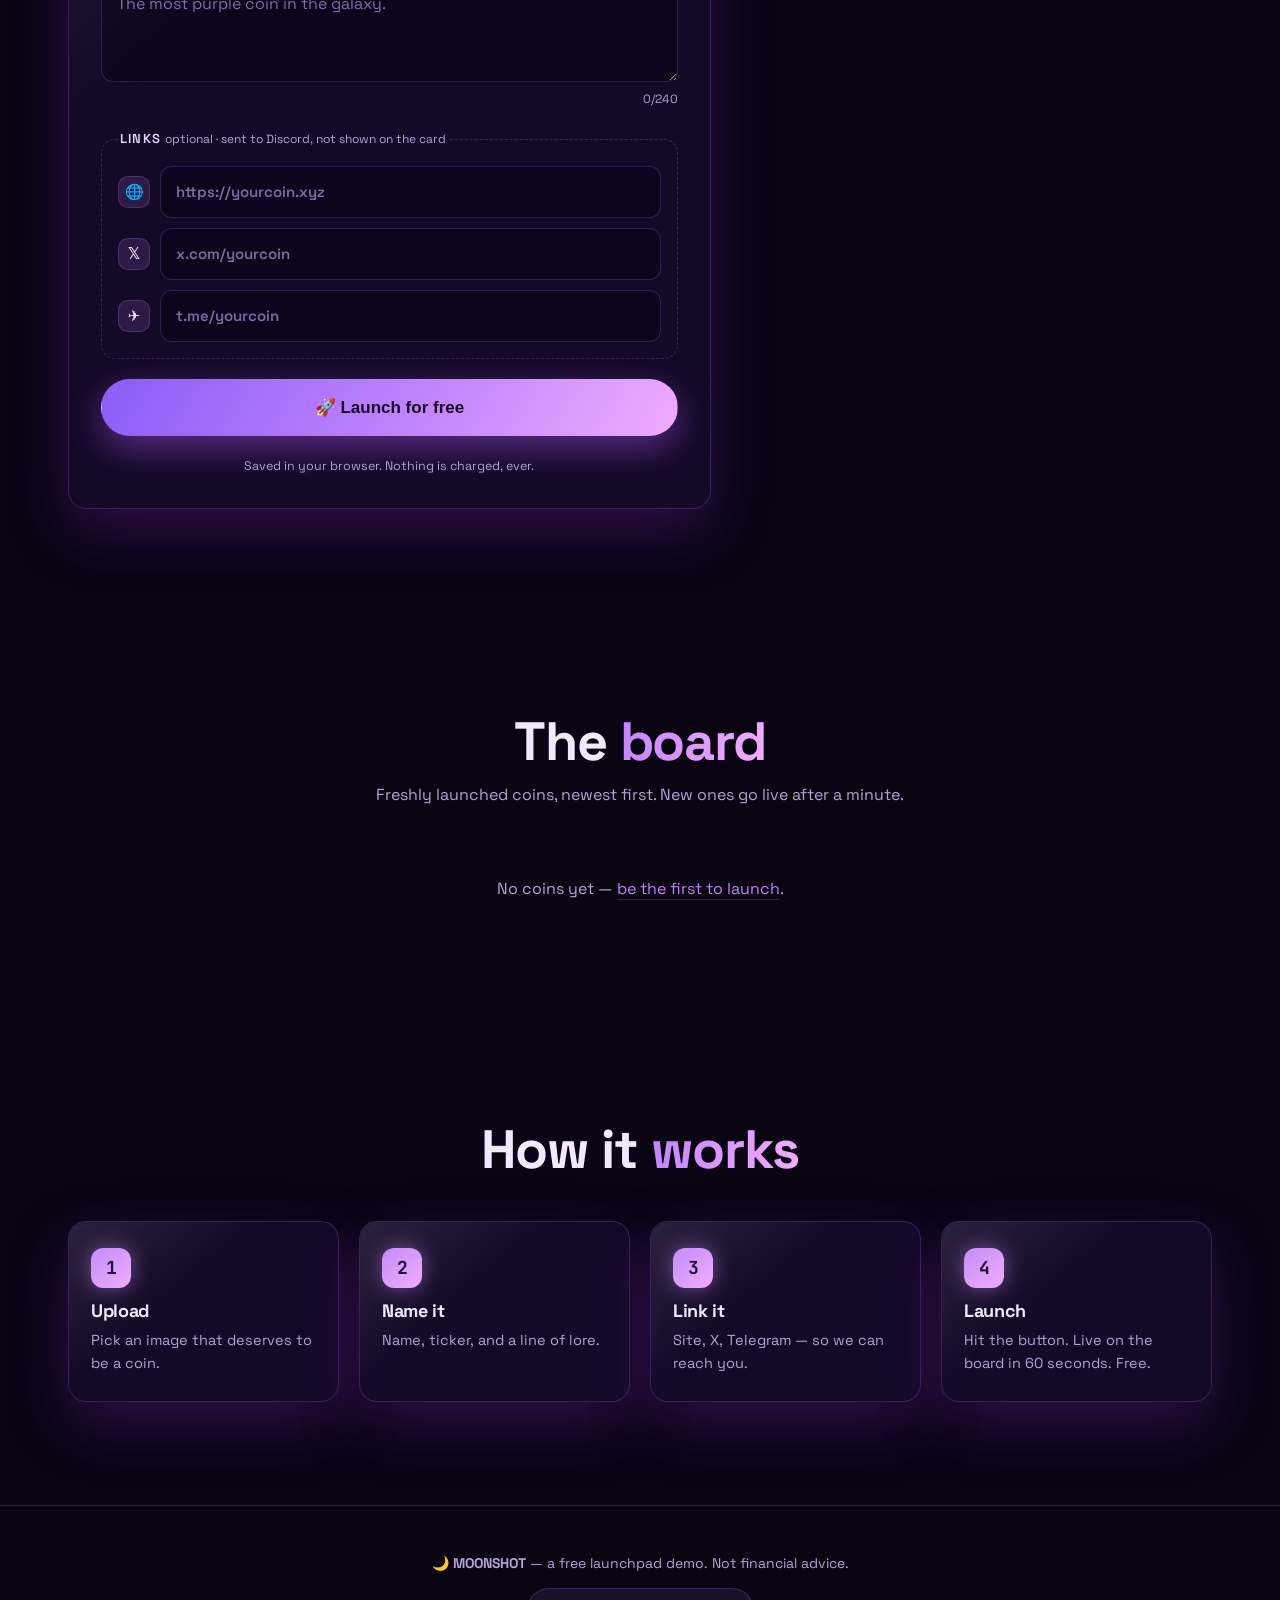
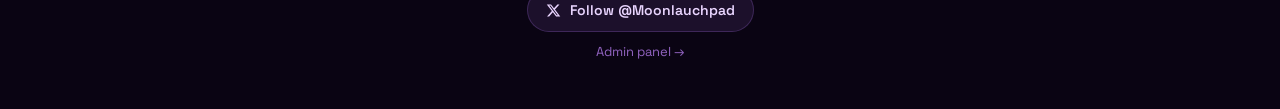
==== commit 101d0189: "Update the contract address Co-Authored-By: Claude Opus 5 <noreply@anthropic.com> Claude-Session: ht" ====
--- a/index.html
+++ b/index.html
@@ -48,8 +48,8 @@
       </div>
       <div class="ca-bar reveal" style="--d:.3s">
         <span class="ca-tag">CA</span>
-        <code class="ca-text" id="ca-text">9mRqMj4ia9gXEGLzPjWRE84RpDssBq3P23noKZYdmoon</code>
-        <button class="ca-copy" id="ca-copy" type="button" data-ca="9mRqMj4ia9gXEGLzPjWRE84RpDssBq3P23noKZYdmoon"
+        <code class="ca-text" id="ca-text">FCDAMjbNosUV1rm5EJZkBgLGSGCzyqMzoRUUm27ymoon</code>
+        <button class="ca-copy" id="ca-copy" type="button" data-ca="FCDAMjbNosUV1rm5EJZkBgLGSGCzyqMzoRUUm27ymoon"
                 aria-label="Copy the contract address">
           <span class="ca-copy-idle">Copy</span>
           <span class="ca-copy-done">Copied ✓</span>
